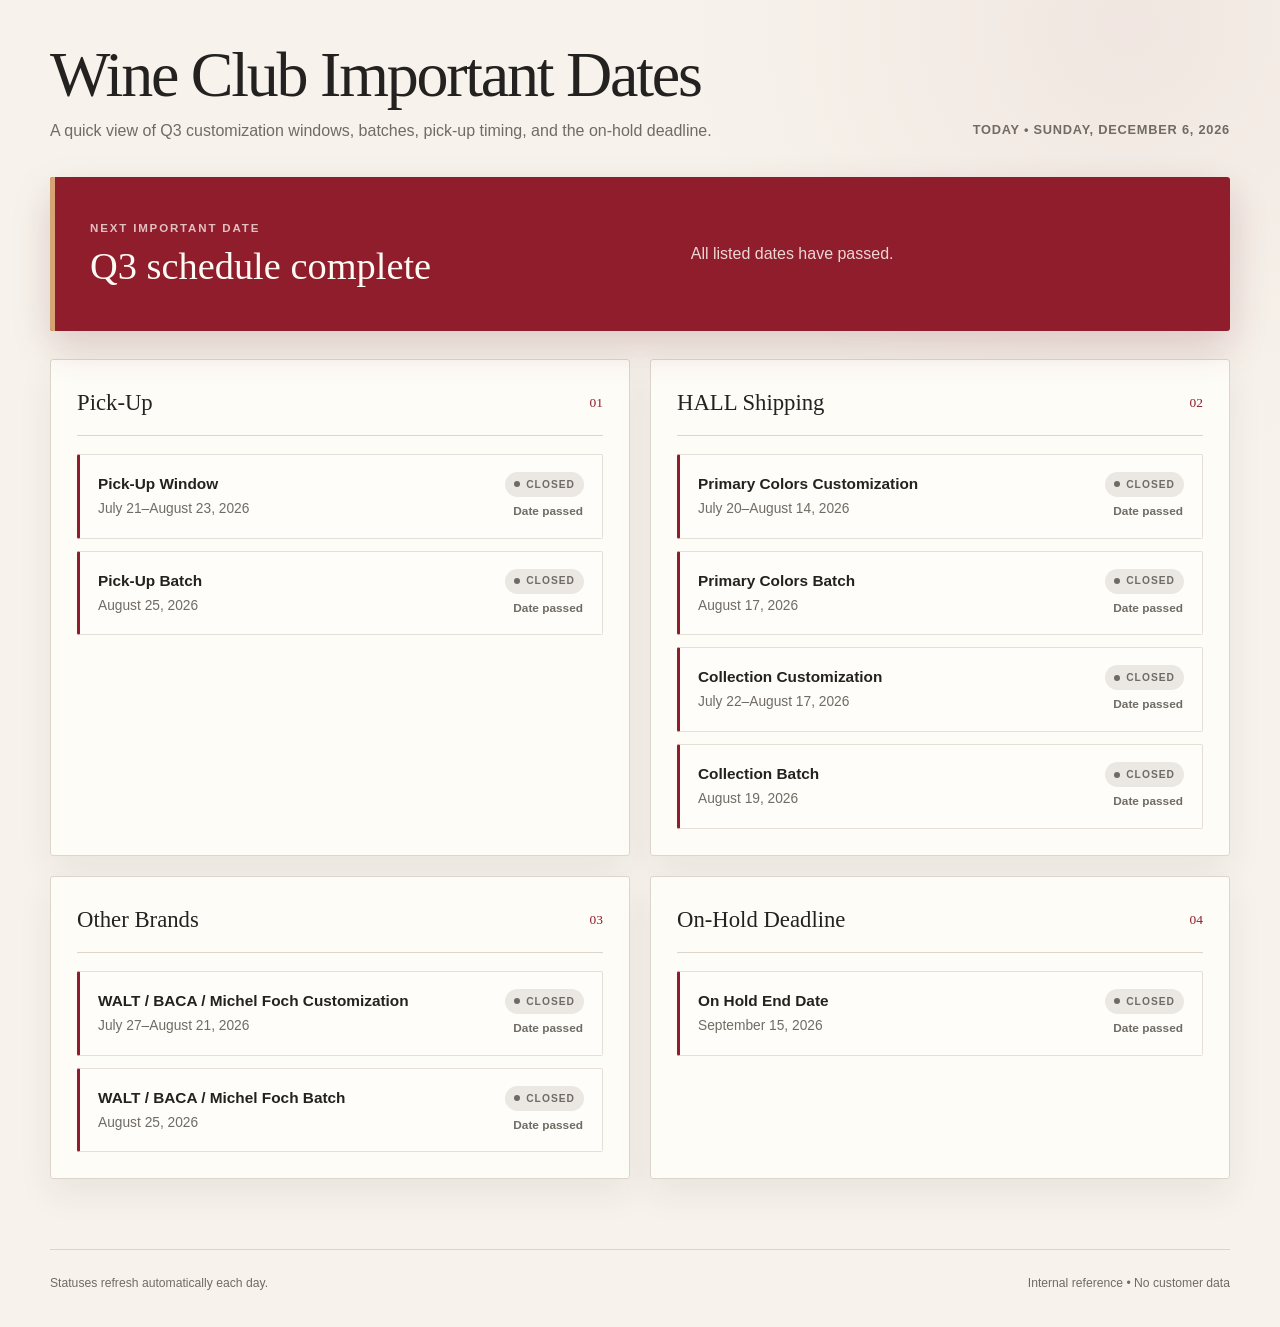
==== index.html @ 65750f74 "Add wine club dashboard" ====
<!doctype html>
<html lang="en">
  <head>
    <meta charset="UTF-8" />
    <meta name="viewport" content="width=device-width, initial-scale=1" />
    <meta name="theme-color" content="#8f1d2c" />
    <meta
      name="description"
      content="Q3 Wine Club important dates for HALL Saint Helena employees."
    />
    <title>Q3 Wine Club Important Dates | HALL Saint Helena</title>
    <link rel="stylesheet" href="styles.css" />
    <script src="script.js" defer></script>
  </head>
  <body>
    <main id="main-content" class="dashboard">
      <section class="intro" aria-labelledby="page-title">
        <div>
          <h1 id="page-title"></h1>
          <p class="intro-copy" id="intro-copy"></p>
        </div>
        <p class="today" id="today" aria-live="polite"></p>
      </section>

      <section class="next-date" id="next-date" aria-labelledby="next-date-title"></section>

      <div class="section-grid" id="section-grid"></div>
    </main>

    <footer class="site-footer">
      <p id="footer-note"></p>
      <p>Internal reference • No customer data</p>
    </footer>
  </body>
</html>
---- styles.css ----
:root {
  --paper: #f7f3ec;
  --paper-deep: #efe8dd;
  --surface: #fffdf9;
  --ink: #242220;
  --muted: #706b64;
  --line: #ddd5ca;
  --hall-red: #8f1d2c;
  --hall-red-dark: #69121e;
  --open: #35624b;
  --open-bg: #e6f0e9;
  --upcoming: #9a6122;
  --upcoming-bg: #f7ead7;
  --closed: #6f6a64;
  --closed-bg: #ebe8e3;
  --shadow: 0 14px 36px rgba(44, 32, 24, 0.07);
}

* {
  box-sizing: border-box;
}

html {
  scroll-behavior: smooth;
}

body {
  min-width: 320px;
  margin: 0;
  background:
    radial-gradient(circle at 88% 2%, rgba(143, 29, 44, 0.06), transparent 28rem),
    var(--paper);
  color: var(--ink);
  font-family: Inter, ui-sans-serif, -apple-system, BlinkMacSystemFont, "Segoe UI", sans-serif;
  line-height: 1.5;
}

.dashboard,
.site-footer {
  width: min(1180px, calc(100% - 64px));
  margin-inline: auto;
}

.dashboard {
  padding: 44px 0 70px;
}

.intro {
  display: flex;
  gap: 32px;
  align-items: end;
  justify-content: space-between;
  margin-bottom: 34px;
}

h1,
h2,
h3,
p {
  margin-top: 0;
}

h1 {
  max-width: 760px;
  margin-bottom: 12px;
  font-family: Georgia, "Times New Roman", serif;
  font-size: clamp(2.45rem, 5vw, 4.9rem);
  font-weight: 400;
  letter-spacing: -0.035em;
  line-height: 0.98;
}

.intro-copy {
  max-width: 670px;
  margin-bottom: 0;
  color: var(--muted);
  font-size: 1rem;
}

.today {
  flex: 0 0 auto;
  margin-bottom: 4px;
  color: var(--muted);
  font-size: 0.8rem;
  font-weight: 650;
  letter-spacing: 0.06em;
  text-transform: uppercase;
}

.next-date {
  position: relative;
  display: grid;
  grid-template-columns: 1.2fr 1fr auto;
  gap: 28px;
  align-items: center;
  min-height: 154px;
  margin-bottom: 28px;
  padding: 30px 34px 30px 40px;
  overflow: hidden;
  border-radius: 3px;
  background: var(--hall-red);
  box-shadow: 0 16px 38px rgba(105, 18, 30, 0.18);
  color: #fffaf4;
}

.next-date::before {
  position: absolute;
  inset: 0 auto 0 0;
  width: 5px;
  background: #d6a474;
  content: "";
}

.next-label {
  margin-bottom: 8px;
  color: rgba(255, 250, 244, 0.74);
  font-size: 0.72rem;
  font-weight: 750;
  letter-spacing: 0.16em;
  text-transform: uppercase;
}

.next-date h2 {
  margin-bottom: 0;
  font-family: Georgia, "Times New Roman", serif;
  font-size: clamp(1.55rem, 3vw, 2.45rem);
  font-weight: 400;
  line-height: 1.08;
}

.next-meta {
  margin-bottom: 0;
  color: rgba(255, 250, 244, 0.84);
}

.next-countdown {
  min-width: 128px;
  padding-left: 28px;
  border-left: 1px solid rgba(255, 255, 255, 0.28);
  text-align: center;
}

.next-countdown strong {
  display: block;
  font-family: Georgia, "Times New Roman", serif;
  font-size: 2.9rem;
  font-weight: 400;
  line-height: 1;
}

.next-countdown span {
  font-size: 0.7rem;
  font-weight: 700;
  letter-spacing: 0.12em;
  text-transform: uppercase;
}

.section-grid {
  display: grid;
  grid-template-columns: repeat(2, minmax(0, 1fr));
  gap: 20px;
}

.date-section {
  padding: 26px;
  border: 1px solid var(--line);
  border-radius: 3px;
  background: color-mix(in srgb, var(--surface) 92%, transparent);
  box-shadow: var(--shadow);
}

.section-heading {
  display: flex;
  align-items: center;
  justify-content: space-between;
  margin-bottom: 18px;
  padding-bottom: 15px;
  border-bottom: 1px solid var(--line);
}

.section-heading h2 {
  margin-bottom: 0;
  font-family: Georgia, "Times New Roman", serif;
  font-size: 1.42rem;
  font-weight: 400;
}

.section-number {
  color: var(--hall-red);
  font-family: Georgia, "Times New Roman", serif;
  font-size: 0.84rem;
}

.date-list {
  display: grid;
  gap: 12px;
  margin: 0;
  padding: 0;
  list-style: none;
}

.date-card {
  display: grid;
  grid-template-columns: minmax(0, 1fr) auto;
  gap: 12px 18px;
  padding: 17px 18px;
  border: 1px solid #e6dfd5;
  border-left: 3px solid var(--hall-red);
  border-radius: 2px;
  background: var(--surface);
}

.date-card h3 {
  margin-bottom: 4px;
  font-size: 0.96rem;
  font-weight: 700;
}

.date-range {
  margin-bottom: 0;
  color: var(--muted);
  font-size: 0.86rem;
}

.status-block {
  display: grid;
  align-content: center;
  justify-items: end;
  text-align: right;
}

.status {
  display: inline-flex;
  align-items: center;
  min-height: 25px;
  padding: 4px 9px;
  border-radius: 999px;
  font-size: 0.64rem;
  font-weight: 800;
  letter-spacing: 0.1em;
  text-transform: uppercase;
}

.status::before {
  width: 6px;
  height: 6px;
  margin-right: 6px;
  border-radius: 50%;
  background: currentColor;
  content: "";
}

.status-open {
  background: var(--open-bg);
  color: var(--open);
}

.status-upcoming {
  background: var(--upcoming-bg);
  color: var(--upcoming);
}

.status-closed {
  background: var(--closed-bg);
  color: var(--closed);
}

.countdown {
  margin: 6px 1px 0 0;
  color: var(--muted);
  font-size: 0.74rem;
  font-weight: 650;
}

.site-footer {
  display: flex;
  justify-content: space-between;
  padding: 24px 0 34px;
  border-top: 1px solid var(--line);
  color: var(--muted);
  font-size: 0.76rem;
}

.site-footer p {
  margin-bottom: 0;
}

@media (max-width: 820px) {
  .dashboard,
  .site-footer {
    width: min(100% - 36px, 720px);
  }

  .dashboard {
    padding-top: 44px;
  }

  .intro {
    display: block;
  }

  .today {
    margin-top: 20px;
  }

  .next-date {
    grid-template-columns: 1fr auto;
  }

  .next-meta {
    grid-column: 1 / -1;
    grid-row: 2;
  }

  .next-countdown {
    grid-column: 2;
    grid-row: 1;
  }

  .section-grid {
    grid-template-columns: 1fr;
  }
}

@media (max-width: 540px) {
  .dashboard,
  .site-footer {
    width: min(100% - 28px, 500px);
  }

  .dashboard {
    padding: 34px 0 46px;
  }

  h1 {
    font-size: 2.65rem;
  }

  .next-date {
    display: block;
    padding: 26px 24px 25px 29px;
  }

  .next-meta {
    margin: 14px 0 0;
  }

  .next-countdown {
    display: flex;
    gap: 7px;
    align-items: baseline;
    min-width: 0;
    margin-top: 20px;
    padding: 16px 0 0;
    border-top: 1px solid rgba(255, 255, 255, 0.28);
    border-left: 0;
    text-align: left;
  }

  .next-countdown strong {
    font-size: 2rem;
  }

  .date-section {
    padding: 20px 16px;
  }

  .date-card {
    grid-template-columns: 1fr;
  }

  .status-block {
    justify-items: start;
    text-align: left;
  }

  .site-footer {
    display: grid;
    gap: 7px;
  }
}

@media (prefers-reduced-motion: reduce) {
  html {
    scroll-behavior: auto;
  }
}

@media print {
  body {
    background: #fff;
  }

  .dashboard {
    padding-block: 30px;
  }

  .date-section,
  .next-date {
    box-shadow: none;
  }
}
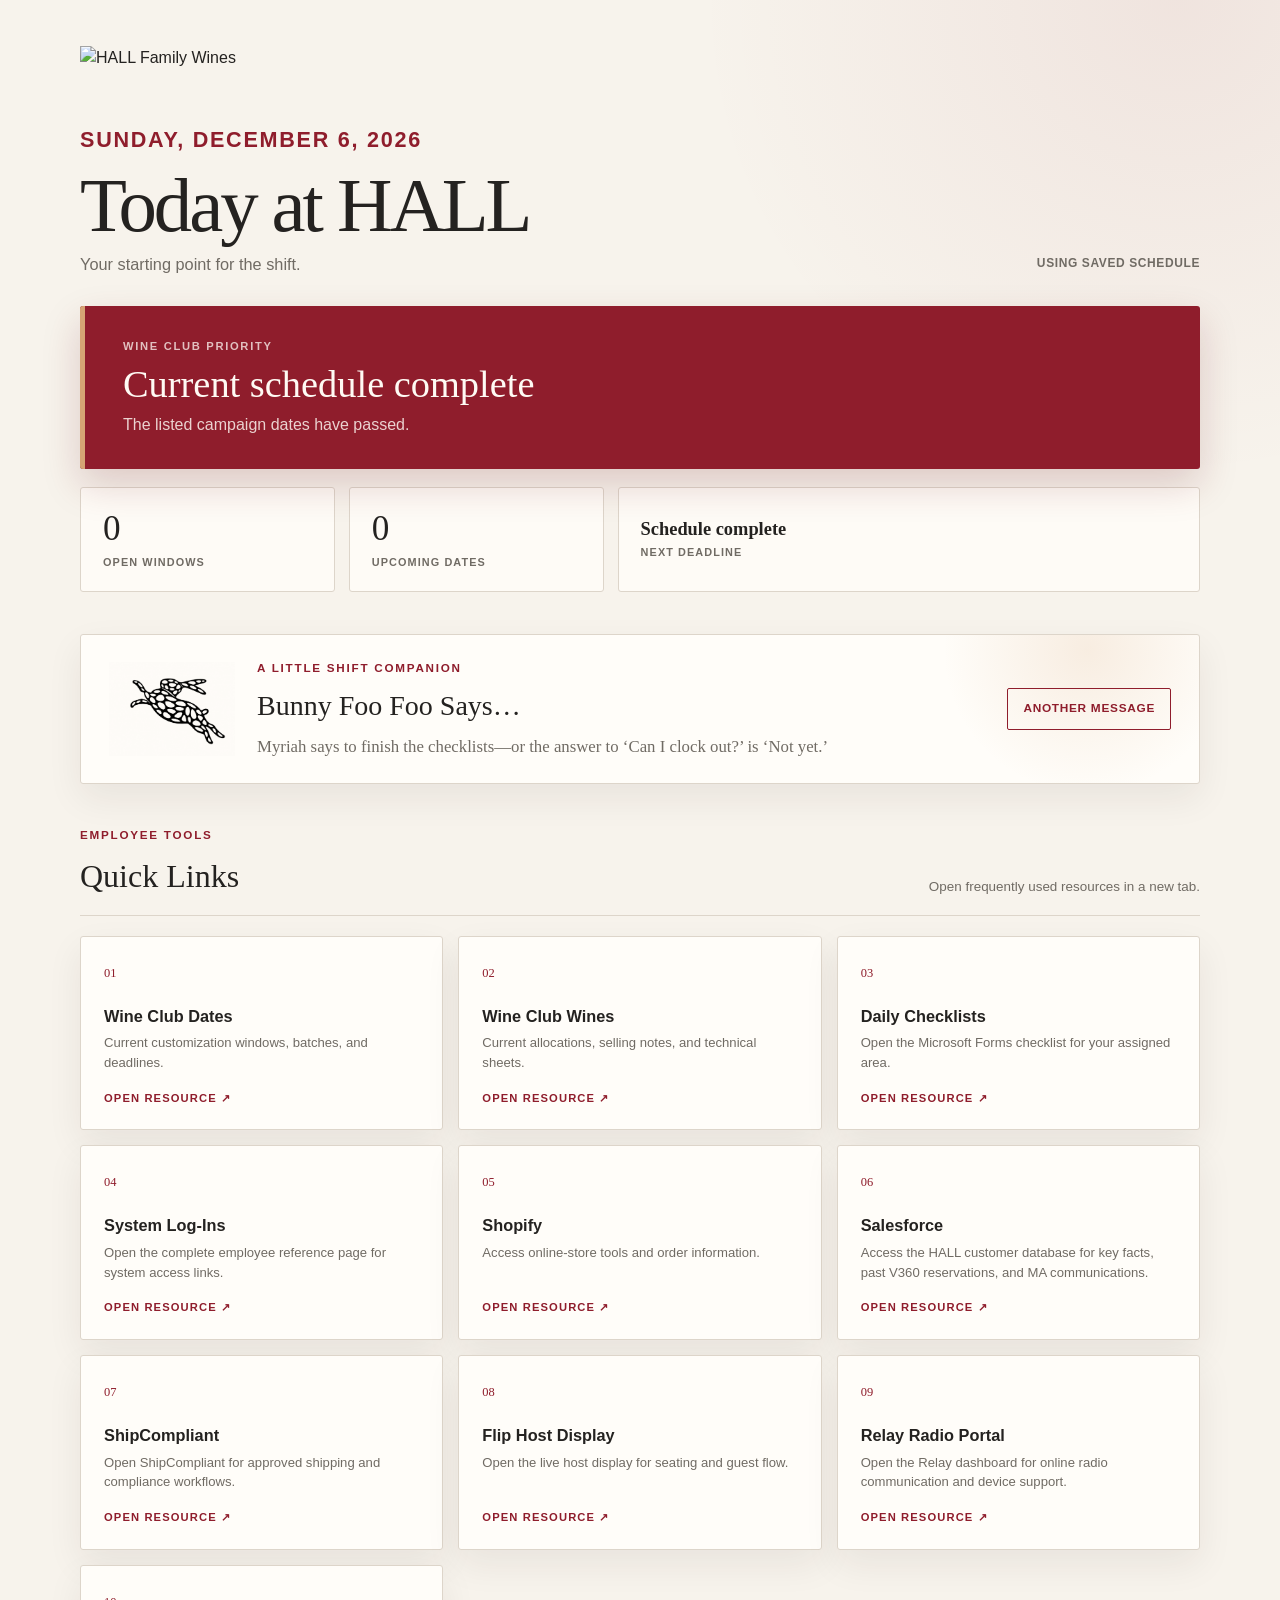
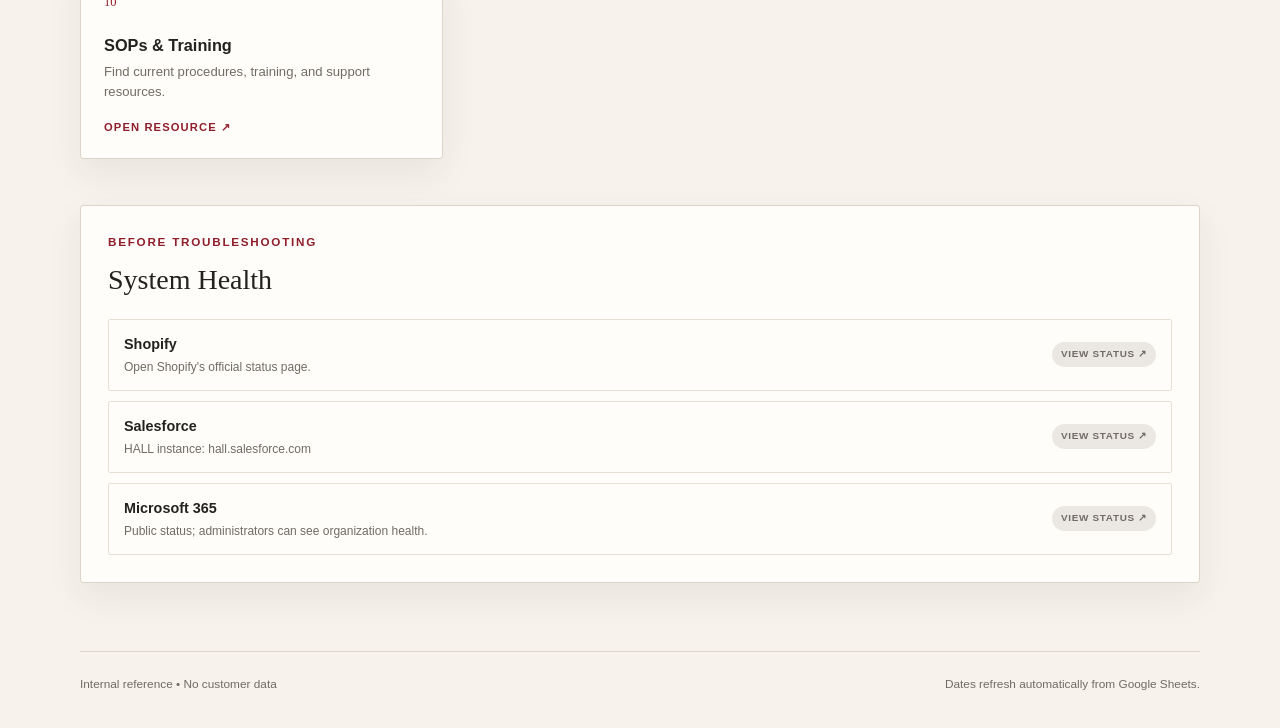
==== commit 6d4733e4: "Add employee homepage dashboard" ====
--- a/index.html
+++ b/index.html
@@ -4,32 +4,106 @@
     <meta charset="UTF-8" />
     <meta name="viewport" content="width=device-width, initial-scale=1" />
     <meta name="theme-color" content="#8f1d2c" />
-    <meta
-      name="description"
-      content="Q3 Wine Club important dates for HALL Saint Helena employees."
-    />
-    <title>Q3 Wine Club Important Dates | HALL Saint Helena</title>
+    <meta name="description" content="HALL Saint Helena employee homepage dashboard." />
+    <title>Today at HALL Saint Helena</title>
     <link rel="stylesheet" href="styles.css" />
     <script src="script.js" defer></script>
   </head>
   <body>
-    <main id="main-content" class="dashboard">
-      <section class="intro" aria-labelledby="page-title">
-        <div>
-          <h1 id="page-title"></h1>
-          <p class="intro-copy" id="intro-copy"></p>
+    <main class="dashboard">
+      <section class="welcome" aria-labelledby="page-title">
+        <div class="welcome-main">
+          <img
+            class="hall-logo"
+            src="https://hallwines.com/cdn/shop/files/HallWines_Logo-Color.svg?v=1773837369&width=600"
+            alt="HALL Family Wines"
+          />
+          <p class="date-line" id="today"></p>
+          <h1 id="page-title">Today at HALL</h1>
+          <p class="welcome-copy">Your starting point for the shift.</p>
         </div>
-        <p class="today" id="today" aria-live="polite"></p>
+        <p class="refresh-note" id="refresh-note" aria-live="polite"></p>
       </section>
 
-      <section class="next-date" id="next-date" aria-labelledby="next-date-title"></section>
+      <section class="priority" id="priority" aria-labelledby="priority-title"></section>
 
-      <div class="section-grid" id="section-grid"></div>
+      <section class="summary" aria-label="Today's wine club summary">
+        <article class="summary-card">
+          <span class="summary-value" id="open-count">—</span>
+          <span class="summary-label">Open windows</span>
+        </article>
+        <article class="summary-card">
+          <span class="summary-value" id="upcoming-count">—</span>
+          <span class="summary-label">Upcoming dates</span>
+        </article>
+        <article class="summary-card summary-card-wide">
+          <span class="summary-value summary-value-small" id="next-date-summary">Checking dates…</span>
+          <span class="summary-label">Next deadline</span>
+        </article>
+      </section>
+
+      <aside class="bunny-panel bunny-feature" aria-labelledby="bunny-title">
+        <img
+          class="bunny"
+          src="bunny-foo-foo.png"
+          alt="Bunny Foo Foo leaping"
+        />
+        <div class="bunny-copy">
+          <p class="section-kicker">A little shift companion</p>
+          <h2 id="bunny-title">Bunny Foo Foo Says…</h2>
+          <p class="bunny-message" id="bunny-message"></p>
+        </div>
+        <button class="bunny-button" id="bunny-button" type="button">Another message</button>
+      </aside>
+
+      <section class="content-section" aria-labelledby="quick-links-title">
+        <div class="section-heading">
+          <div>
+            <p class="section-kicker">Employee tools</p>
+            <h2 id="quick-links-title">Quick Links</h2>
+          </div>
+          <p>Open frequently used resources in a new tab.</p>
+        </div>
+        <div class="quick-links" id="quick-links"></div>
+      </section>
+
+      <section class="health-panel" aria-labelledby="health-title">
+          <div class="panel-heading">
+            <div>
+              <p class="section-kicker">Before troubleshooting</p>
+              <h2 id="health-title">System Health</h2>
+            </div>
+            <span class="health-updated" id="health-updated"></span>
+          </div>
+          <div class="health-list">
+            <a class="health-row" href="https://www.shopifystatus.com/" target="_blank" rel="noopener noreferrer">
+              <span>
+                <strong>Shopify</strong>
+                <small id="shopify-detail">Checking official status…</small>
+              </span>
+              <span class="health-badge health-checking" id="shopify-status">Checking</span>
+            </a>
+            <a class="health-row" href="https://status.salesforce.com/" target="_blank" rel="noopener noreferrer">
+              <span>
+                <strong>Salesforce</strong>
+                <small>HALL instance: hall.salesforce.com</small>
+              </span>
+              <span class="health-badge health-link">View status ↗</span>
+            </a>
+            <a class="health-row" href="https://status.cloud.microsoft/" target="_blank" rel="noopener noreferrer">
+              <span>
+                <strong>Microsoft 365</strong>
+                <small>Public status; administrators can see organization health.</small>
+              </span>
+              <span class="health-badge health-link">View status ↗</span>
+            </a>
+          </div>
+      </section>
     </main>
 
-    <footer class="site-footer">
-      <p id="footer-note"></p>
+    <footer class="footer">
       <p>Internal reference • No customer data</p>
+      <p>Dates refresh automatically from Google Sheets.</p>
     </footer>
   </body>
 </html>
--- a/styles.css
+++ b/styles.css
@@ -1,34 +1,28 @@
 :root {
   --paper: #f7f3ec;
-  --paper-deep: #efe8dd;
   --surface: #fffdf9;
   --ink: #242220;
   --muted: #706b64;
   --line: #ddd5ca;
-  --hall-red: #8f1d2c;
-  --hall-red-dark: #69121e;
-  --open: #35624b;
-  --open-bg: #e6f0e9;
-  --upcoming: #9a6122;
-  --upcoming-bg: #f7ead7;
-  --closed: #6f6a64;
-  --closed-bg: #ebe8e3;
+  --red: #8f1d2c;
+  --red-dark: #69121e;
+  --gold: #d6a474;
+  --green: #35624b;
+  --green-bg: #e6f0e9;
+  --amber: #9a6122;
+  --amber-bg: #f7ead7;
   --shadow: 0 14px 36px rgba(44, 32, 24, 0.07);
 }
 
 * {
   box-sizing: border-box;
-}
-
-html {
-  scroll-behavior: smooth;
 }
 
 body {
   min-width: 320px;
   margin: 0;
   background:
-    radial-gradient(circle at 88% 2%, rgba(143, 29, 44, 0.06), transparent 28rem),
+    radial-gradient(circle at 92% 0%, rgba(143, 29, 44, 0.07), transparent 30rem),
     var(--paper);
   color: var(--ink);
   font-family: Inter, ui-sans-serif, -apple-system, BlinkMacSystemFont, "Segoe UI", sans-serif;
@@ -36,21 +30,50 @@
 }
 
 .dashboard,
-.site-footer {
-  width: min(1180px, calc(100% - 64px));
+.footer {
+  width: min(1120px, calc(100% - 64px));
   margin-inline: auto;
 }
 
 .dashboard {
-  padding: 44px 0 70px;
-}
-
-.intro {
+  padding: 46px 0 68px;
+}
+
+.welcome {
   display: flex;
-  gap: 32px;
+  gap: 28px;
   align-items: end;
   justify-content: space-between;
-  margin-bottom: 34px;
+  margin-bottom: 30px;
+}
+
+.welcome-main {
+  display: grid;
+  justify-items: start;
+}
+
+.hall-logo {
+  width: min(230px, 52vw);
+  height: 54px;
+  margin-bottom: 24px;
+  object-fit: contain;
+  object-position: left center;
+}
+
+.date-line,
+.section-kicker {
+  margin: 0 0 8px;
+  color: var(--red);
+  font-size: 0.73rem;
+  font-weight: 800;
+  letter-spacing: 0.15em;
+  text-transform: uppercase;
+}
+
+.date-line {
+  margin-bottom: 12px;
+  font-size: clamp(1rem, 1.8vw, 1.35rem);
+  letter-spacing: 0.08em;
 }
 
 h1,
@@ -61,342 +84,536 @@
 }
 
 h1 {
-  max-width: 760px;
-  margin-bottom: 12px;
-  font-family: Georgia, "Times New Roman", serif;
-  font-size: clamp(2.45rem, 5vw, 4.9rem);
+  margin-bottom: 8px;
+  font-family: Georgia, "Times New Roman", serif;
+  font-size: clamp(2.7rem, 6vw, 5rem);
   font-weight: 400;
-  letter-spacing: -0.035em;
+  letter-spacing: -0.04em;
   line-height: 0.98;
 }
 
-.intro-copy {
-  max-width: 670px;
+.welcome-copy {
   margin-bottom: 0;
   color: var(--muted);
-  font-size: 1rem;
-}
-
-.today {
-  flex: 0 0 auto;
+  font-size: 1.02rem;
+}
+
+.refresh-note {
   margin-bottom: 4px;
   color: var(--muted);
-  font-size: 0.8rem;
+  font-size: 0.75rem;
   font-weight: 650;
-  letter-spacing: 0.06em;
-  text-transform: uppercase;
-}
-
-.next-date {
+  letter-spacing: 0.05em;
+  text-transform: uppercase;
+}
+
+.priority {
   position: relative;
   display: grid;
-  grid-template-columns: 1.2fr 1fr auto;
-  gap: 28px;
+  grid-template-columns: 1fr auto;
+  gap: 30px;
   align-items: center;
-  min-height: 154px;
-  margin-bottom: 28px;
-  padding: 30px 34px 30px 40px;
+  min-height: 162px;
+  padding: 32px 38px 32px 43px;
   overflow: hidden;
   border-radius: 3px;
-  background: var(--hall-red);
+  background: var(--red);
   box-shadow: 0 16px 38px rgba(105, 18, 30, 0.18);
   color: #fffaf4;
 }
 
-.next-date::before {
+.priority::before {
   position: absolute;
   inset: 0 auto 0 0;
   width: 5px;
-  background: #d6a474;
+  background: var(--gold);
   content: "";
 }
 
-.next-label {
+.priority-label {
+  margin-bottom: 9px;
+  color: rgba(255, 250, 244, 0.74);
+  font-size: 0.7rem;
+  font-weight: 800;
+  letter-spacing: 0.15em;
+  text-transform: uppercase;
+}
+
+.priority h2 {
   margin-bottom: 8px;
-  color: rgba(255, 250, 244, 0.74);
-  font-size: 0.72rem;
-  font-weight: 750;
-  letter-spacing: 0.16em;
-  text-transform: uppercase;
-}
-
-.next-date h2 {
-  margin-bottom: 0;
-  font-family: Georgia, "Times New Roman", serif;
-  font-size: clamp(1.55rem, 3vw, 2.45rem);
+  font-family: Georgia, "Times New Roman", serif;
+  font-size: clamp(1.6rem, 3vw, 2.5rem);
   font-weight: 400;
   line-height: 1.08;
 }
 
-.next-meta {
+.priority-meta {
   margin-bottom: 0;
-  color: rgba(255, 250, 244, 0.84);
-}
-
-.next-countdown {
-  min-width: 128px;
-  padding-left: 28px;
-  border-left: 1px solid rgba(255, 255, 255, 0.28);
+  color: rgba(255, 250, 244, 0.82);
+}
+
+.priority-countdown {
+  min-width: 132px;
+  padding-left: 30px;
+  border-left: 1px solid rgba(255, 255, 255, 0.3);
   text-align: center;
 }
 
-.next-countdown strong {
+.priority-countdown strong {
   display: block;
   font-family: Georgia, "Times New Roman", serif;
-  font-size: 2.9rem;
+  font-size: 3.2rem;
   font-weight: 400;
   line-height: 1;
 }
 
-.next-countdown span {
-  font-size: 0.7rem;
-  font-weight: 700;
+.priority-countdown span {
+  font-size: 0.68rem;
+  font-weight: 800;
   letter-spacing: 0.12em;
   text-transform: uppercase;
 }
 
-.section-grid {
-  display: grid;
-  grid-template-columns: repeat(2, minmax(0, 1fr));
-  gap: 20px;
-}
-
-.date-section {
-  padding: 26px;
+.summary {
+  display: grid;
+  grid-template-columns: 0.7fr 0.7fr 1.6fr;
+  gap: 14px;
+  margin: 18px 0 42px;
+}
+
+.summary-card {
+  display: grid;
+  min-height: 105px;
+  align-content: center;
+  padding: 18px 22px;
   border: 1px solid var(--line);
   border-radius: 3px;
-  background: color-mix(in srgb, var(--surface) 92%, transparent);
-  box-shadow: var(--shadow);
+  background: rgba(255, 253, 249, 0.86);
+}
+
+.summary-value {
+  font-family: Georgia, "Times New Roman", serif;
+  font-size: 2.2rem;
+  line-height: 1.1;
+}
+
+.summary-value-small {
+  font-size: 1.15rem;
+  font-weight: 600;
+}
+
+.summary-label {
+  margin-top: 5px;
+  color: var(--muted);
+  font-size: 0.68rem;
+  font-weight: 750;
+  letter-spacing: 0.1em;
+  text-transform: uppercase;
 }
 
 .section-heading {
   display: flex;
+  gap: 24px;
+  align-items: end;
+  justify-content: space-between;
+  margin-bottom: 20px;
+  padding-bottom: 15px;
+  border-bottom: 1px solid var(--line);
+}
+
+.section-heading h2 {
+  margin-bottom: 0;
+  font-family: Georgia, "Times New Roman", serif;
+  font-size: 2rem;
+  font-weight: 400;
+}
+
+.section-heading > p {
+  max-width: 330px;
+  margin-bottom: 3px;
+  color: var(--muted);
+  font-size: 0.84rem;
+  text-align: right;
+}
+
+.quick-links {
+  display: grid;
+  grid-template-columns: repeat(3, minmax(0, 1fr));
+  gap: 15px;
+}
+
+.quick-link {
+  position: relative;
+  display: grid;
+  min-height: 170px;
+  align-content: space-between;
+  padding: 23px;
+  border: 1px solid var(--line);
+  border-radius: 3px;
+  background: var(--surface);
+  box-shadow: var(--shadow);
+  color: inherit;
+  text-decoration: none;
+  transition: transform 160ms ease, border-color 160ms ease, box-shadow 160ms ease;
+}
+
+.quick-link[href]:hover {
+  transform: translateY(-3px);
+  border-color: rgba(143, 29, 44, 0.45);
+  box-shadow: 0 18px 42px rgba(44, 32, 24, 0.11);
+}
+
+.quick-link:focus-visible {
+  outline: 3px solid rgba(143, 29, 44, 0.23);
+  outline-offset: 3px;
+}
+
+.quick-link-number {
+  color: var(--red);
+  font-family: Georgia, "Times New Roman", serif;
+  font-size: 0.78rem;
+}
+
+.quick-link h3 {
+  margin: 20px 0 5px;
+  font-size: 1.02rem;
+}
+
+.quick-link p {
+  margin-bottom: 17px;
+  color: var(--muted);
+  font-size: 0.82rem;
+}
+
+.link-action {
+  color: var(--red);
+  font-size: 0.7rem;
+  font-weight: 800;
+  letter-spacing: 0.1em;
+  text-transform: uppercase;
+}
+
+.quick-link-disabled {
+  background: rgba(255, 253, 249, 0.58);
+}
+
+.quick-link-disabled .link-action {
+  color: var(--muted);
+}
+
+.health-panel {
+  margin-top: 46px;
+}
+
+.health-panel,
+.bunny-panel {
+  padding: 27px;
+  border: 1px solid var(--line);
+  border-radius: 3px;
+  background: var(--surface);
+  box-shadow: var(--shadow);
+}
+
+.bunny-feature {
+  display: grid;
+  grid-template-columns: auto 1fr auto;
+  gap: 22px;
+  align-items: center;
+  margin: 36px 0 42px;
+  padding: 24px 28px;
+}
+
+.bunny-feature .bunny {
+  margin-bottom: 0;
+}
+
+.bunny-feature .bunny-message {
+  min-height: 0;
+  margin: 8px 0 0;
+}
+
+.bunny-hop {
+  animation: bunny-hop 650ms cubic-bezier(0.2, 0.75, 0.3, 1);
+}
+
+@keyframes bunny-hop {
+  0%,
+  100% {
+    transform: translateY(0) rotate(0);
+  }
+
+  38% {
+    transform: translateY(-16px) rotate(-3deg);
+  }
+
+  68% {
+    transform: translateY(-5px) rotate(2deg);
+  }
+}
+
+.panel-heading {
+  display: flex;
+  gap: 20px;
+  align-items: end;
+  justify-content: space-between;
+  margin-bottom: 18px;
+}
+
+.panel-heading h2,
+.bunny-panel h2 {
+  margin-bottom: 0;
+  font-family: Georgia, "Times New Roman", serif;
+  font-size: 1.75rem;
+  font-weight: 400;
+}
+
+.health-updated {
+  color: var(--muted);
+  font-size: 0.68rem;
+  font-weight: 700;
+  letter-spacing: 0.06em;
+  text-transform: uppercase;
+}
+
+.health-list {
+  display: grid;
+  gap: 10px;
+}
+
+.health-row {
+  display: flex;
+  gap: 18px;
   align-items: center;
   justify-content: space-between;
-  margin-bottom: 18px;
-  padding-bottom: 15px;
-  border-bottom: 1px solid var(--line);
-}
-
-.section-heading h2 {
-  margin-bottom: 0;
-  font-family: Georgia, "Times New Roman", serif;
-  font-size: 1.42rem;
-  font-weight: 400;
-}
-
-.section-number {
-  color: var(--hall-red);
-  font-family: Georgia, "Times New Roman", serif;
-  font-size: 0.84rem;
-}
-
-.date-list {
-  display: grid;
-  gap: 12px;
-  margin: 0;
-  padding: 0;
-  list-style: none;
-}
-
-.date-card {
-  display: grid;
-  grid-template-columns: minmax(0, 1fr) auto;
-  gap: 12px 18px;
-  padding: 17px 18px;
+  min-height: 72px;
+  padding: 13px 15px;
   border: 1px solid #e6dfd5;
-  border-left: 3px solid var(--hall-red);
   border-radius: 2px;
-  background: var(--surface);
-}
-
-.date-card h3 {
-  margin-bottom: 4px;
-  font-size: 0.96rem;
-  font-weight: 700;
-}
-
-.date-range {
-  margin-bottom: 0;
-  color: var(--muted);
-  font-size: 0.86rem;
-}
-
-.status-block {
-  display: grid;
-  align-content: center;
-  justify-items: end;
-  text-align: right;
-}
-
-.status {
-  display: inline-flex;
-  align-items: center;
-  min-height: 25px;
-  padding: 4px 9px;
+  color: inherit;
+  text-decoration: none;
+}
+
+.health-row:hover {
+  border-color: rgba(143, 29, 44, 0.4);
+}
+
+.health-row:focus-visible,
+.bunny-button:focus-visible {
+  outline: 3px solid rgba(143, 29, 44, 0.23);
+  outline-offset: 3px;
+}
+
+.health-row strong,
+.health-row small {
+  display: block;
+}
+
+.health-row strong {
+  font-size: 0.9rem;
+}
+
+.health-row small {
+  margin-top: 2px;
+  color: var(--muted);
+  font-size: 0.75rem;
+}
+
+.health-badge {
+  flex: 0 0 auto;
+  padding: 5px 9px;
   border-radius: 999px;
-  font-size: 0.64rem;
+  font-size: 0.62rem;
   font-weight: 800;
-  letter-spacing: 0.1em;
-  text-transform: uppercase;
-}
-
-.status::before {
-  width: 6px;
-  height: 6px;
-  margin-right: 6px;
-  border-radius: 50%;
-  background: currentColor;
-  content: "";
-}
-
-.status-open {
-  background: var(--open-bg);
-  color: var(--open);
-}
-
-.status-upcoming {
-  background: var(--upcoming-bg);
-  color: var(--upcoming);
-}
-
-.status-closed {
-  background: var(--closed-bg);
-  color: var(--closed);
-}
-
-.countdown {
-  margin: 6px 1px 0 0;
-  color: var(--muted);
+  letter-spacing: 0.07em;
+  text-transform: uppercase;
+}
+
+.health-good {
+  background: var(--green-bg);
+  color: var(--green);
+}
+
+.health-warning {
+  background: var(--amber-bg);
+  color: var(--amber);
+}
+
+.health-checking,
+.health-link {
+  background: #ebe8e3;
+  color: var(--muted);
+}
+
+.bunny-panel {
+  position: relative;
+  overflow: hidden;
+  background:
+    radial-gradient(circle at 90% 10%, rgba(214, 164, 116, 0.18), transparent 9rem),
+    var(--surface);
+}
+
+.bunny {
+  width: 126px;
+  height: 94px;
+  margin-bottom: 14px;
+  object-fit: contain;
+  mix-blend-mode: multiply;
+}
+
+.bunny-message {
+  min-height: 76px;
+  margin: 16px 0 20px;
+  color: var(--muted);
+  font-family: Georgia, "Times New Roman", serif;
+  font-size: 1.05rem;
+  line-height: 1.45;
+}
+
+.bunny-button {
+  min-height: 42px;
+  padding: 9px 15px;
+  border: 1px solid var(--red);
+  border-radius: 2px;
+  background: transparent;
+  color: var(--red);
+  font: inherit;
   font-size: 0.74rem;
-  font-weight: 650;
-}
-
-.site-footer {
+  font-weight: 800;
+  letter-spacing: 0.06em;
+  text-transform: uppercase;
+  cursor: pointer;
+}
+
+.bunny-button:hover {
+  background: var(--red);
+  color: #fff;
+}
+
+.footer {
   display: flex;
   justify-content: space-between;
   padding: 24px 0 34px;
   border-top: 1px solid var(--line);
   color: var(--muted);
-  font-size: 0.76rem;
-}
-
-.site-footer p {
+  font-size: 0.74rem;
+}
+
+.footer p {
   margin-bottom: 0;
 }
 
 @media (max-width: 820px) {
   .dashboard,
-  .site-footer {
+  .footer {
     width: min(100% - 36px, 720px);
   }
 
+  .quick-links {
+    grid-template-columns: repeat(2, minmax(0, 1fr));
+  }
+
+  .summary {
+    grid-template-columns: repeat(2, 1fr);
+  }
+
+  .summary-card-wide {
+    grid-column: 1 / -1;
+  }
+}
+
+@media (max-width: 560px) {
+  .dashboard,
+  .footer {
+    width: min(100% - 28px, 520px);
+  }
+
   .dashboard {
-    padding-top: 44px;
-  }
-
-  .intro {
+    padding-top: 34px;
+  }
+
+  .welcome,
+  .section-heading {
     display: block;
   }
 
-  .today {
-    margin-top: 20px;
-  }
-
-  .next-date {
-    grid-template-columns: 1fr auto;
-  }
-
-  .next-meta {
+  .bunny-feature {
+    grid-template-columns: auto 1fr;
+    gap: 16px;
+  }
+
+  .bunny-feature .bunny {
+    width: 88px;
+    height: 70px;
+  }
+
+  .bunny-feature .bunny-button {
     grid-column: 1 / -1;
-    grid-row: 2;
-  }
-
-  .next-countdown {
-    grid-column: 2;
-    grid-row: 1;
-  }
-
-  .section-grid {
-    grid-template-columns: 1fr;
-  }
-}
-
-@media (max-width: 540px) {
-  .dashboard,
-  .site-footer {
-    width: min(100% - 28px, 500px);
-  }
-
-  .dashboard {
-    padding: 34px 0 46px;
-  }
-
-  h1 {
-    font-size: 2.65rem;
-  }
-
-  .next-date {
+    justify-self: start;
+  }
+
+  .refresh-note {
+    margin-top: 18px;
+  }
+
+  .priority {
     display: block;
-    padding: 26px 24px 25px 29px;
-  }
-
-  .next-meta {
-    margin: 14px 0 0;
-  }
-
-  .next-countdown {
+    padding: 27px 24px 26px 29px;
+  }
+
+  .priority-countdown {
     display: flex;
     gap: 7px;
     align-items: baseline;
     min-width: 0;
     margin-top: 20px;
     padding: 16px 0 0;
-    border-top: 1px solid rgba(255, 255, 255, 0.28);
+    border-top: 1px solid rgba(255, 255, 255, 0.3);
     border-left: 0;
     text-align: left;
   }
 
-  .next-countdown strong {
-    font-size: 2rem;
-  }
-
-  .date-section {
-    padding: 20px 16px;
-  }
-
-  .date-card {
+  .priority-countdown strong {
+    font-size: 2.1rem;
+  }
+
+  .section-heading > p {
+    margin-top: 10px;
+    text-align: left;
+  }
+
+  .quick-links {
     grid-template-columns: 1fr;
   }
 
-  .status-block {
-    justify-items: start;
-    text-align: left;
-  }
-
-  .site-footer {
+  .health-panel,
+  .bunny-panel {
+    padding: 22px 18px;
+  }
+
+  .health-row {
+    align-items: flex-start;
+  }
+
+  .health-badge {
+    margin-top: 2px;
+  }
+
+  .quick-link {
+    min-height: 150px;
+  }
+
+  .footer {
     display: grid;
     gap: 7px;
   }
 }
 
 @media (prefers-reduced-motion: reduce) {
-  html {
-    scroll-behavior: auto;
-  }
-}
-
-@media print {
-  body {
-    background: #fff;
-  }
-
-  .dashboard {
-    padding-block: 30px;
-  }
-
-  .date-section,
-  .next-date {
-    box-shadow: none;
-  }
-}
+  .quick-link {
+    transition: none;
+  }
+
+  .bunny-hop {
+    animation: none;
+  }
+}
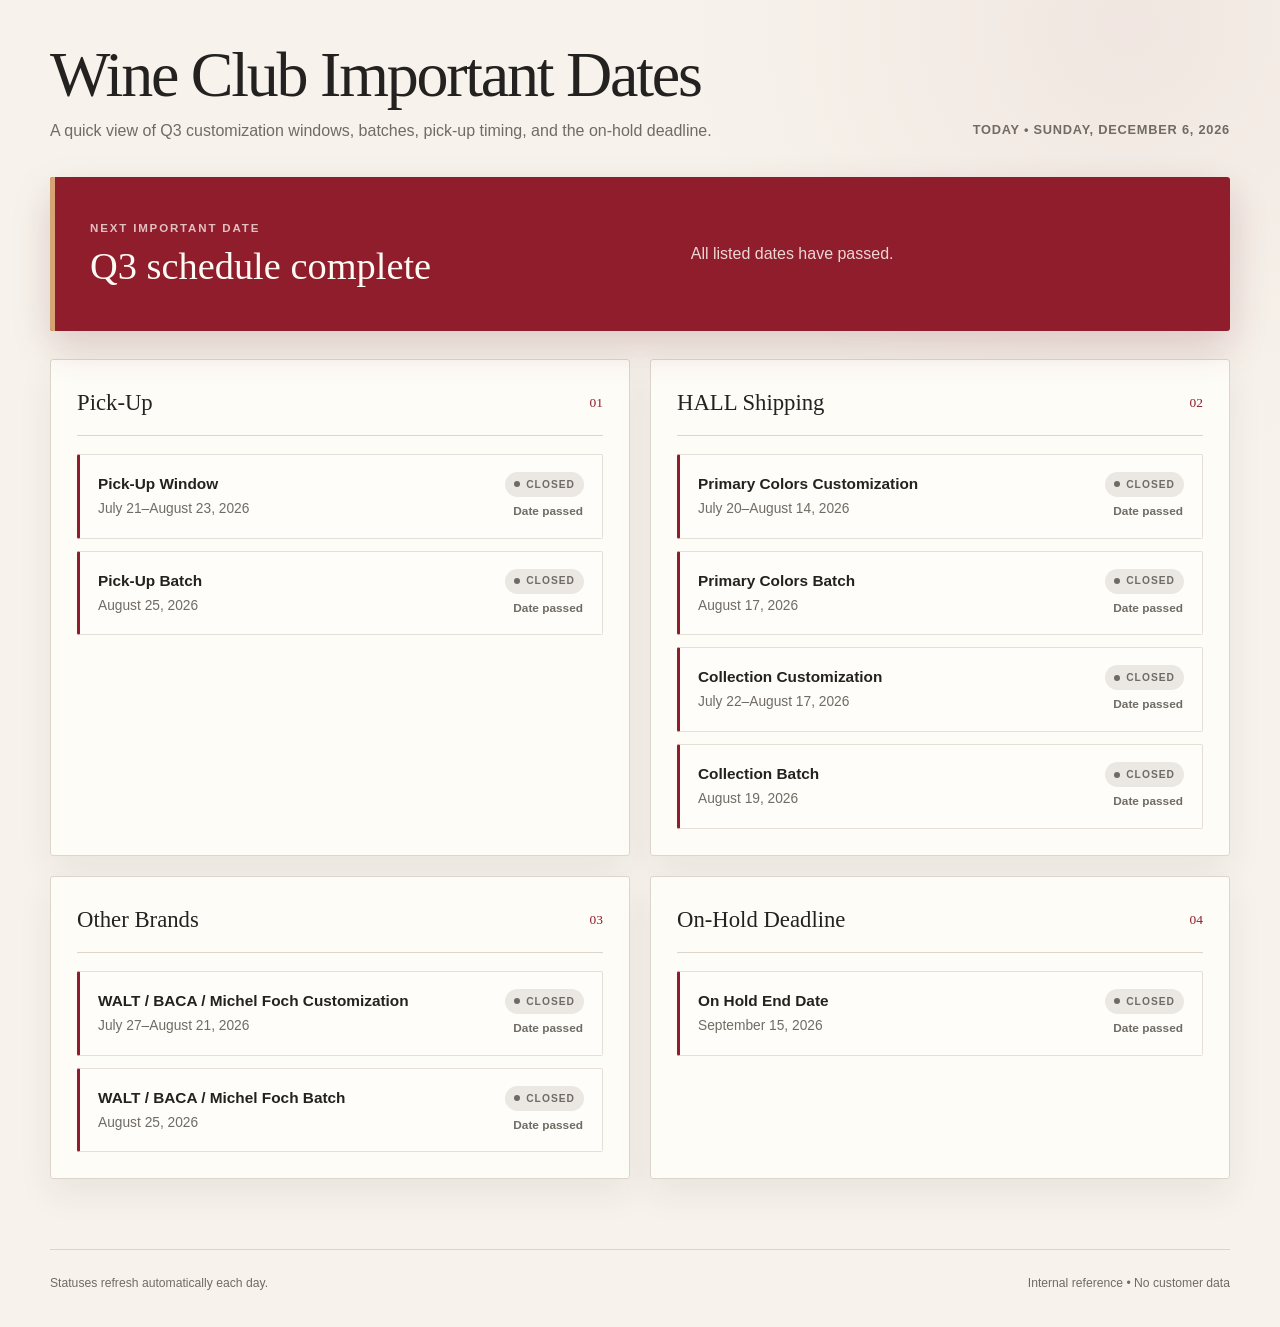
==== commit 2417bdc6: "Add files via upload" ====
--- a/index.html
+++ b/index.html
@@ -4,106 +4,32 @@
     <meta charset="UTF-8" />
     <meta name="viewport" content="width=device-width, initial-scale=1" />
     <meta name="theme-color" content="#8f1d2c" />
-    <meta name="description" content="HALL Saint Helena employee homepage dashboard." />
-    <title>Today at HALL Saint Helena</title>
+    <meta
+      name="description"
+      content="Q3 Wine Club important dates for HALL Saint Helena employees."
+    />
+    <title>Q3 Wine Club Important Dates | HALL Saint Helena</title>
     <link rel="stylesheet" href="styles.css" />
     <script src="script.js" defer></script>
   </head>
   <body>
-    <main class="dashboard">
-      <section class="welcome" aria-labelledby="page-title">
-        <div class="welcome-main">
-          <img
-            class="hall-logo"
-            src="https://hallwines.com/cdn/shop/files/HallWines_Logo-Color.svg?v=1773837369&width=600"
-            alt="HALL Family Wines"
-          />
-          <p class="date-line" id="today"></p>
-          <h1 id="page-title">Today at HALL</h1>
-          <p class="welcome-copy">Your starting point for the shift.</p>
+    <main id="main-content" class="dashboard">
+      <section class="intro" aria-labelledby="page-title">
+        <div>
+          <h1 id="page-title"></h1>
+          <p class="intro-copy" id="intro-copy"></p>
         </div>
-        <p class="refresh-note" id="refresh-note" aria-live="polite"></p>
+        <p class="today" id="today" aria-live="polite"></p>
       </section>
 
-      <section class="priority" id="priority" aria-labelledby="priority-title"></section>
+      <section class="next-date" id="next-date" aria-labelledby="next-date-title"></section>
 
-      <section class="summary" aria-label="Today's wine club summary">
-        <article class="summary-card">
-          <span class="summary-value" id="open-count">—</span>
-          <span class="summary-label">Open windows</span>
-        </article>
-        <article class="summary-card">
-          <span class="summary-value" id="upcoming-count">—</span>
-          <span class="summary-label">Upcoming dates</span>
-        </article>
-        <article class="summary-card summary-card-wide">
-          <span class="summary-value summary-value-small" id="next-date-summary">Checking dates…</span>
-          <span class="summary-label">Next deadline</span>
-        </article>
-      </section>
-
-      <aside class="bunny-panel bunny-feature" aria-labelledby="bunny-title">
-        <img
-          class="bunny"
-          src="bunny-foo-foo.png"
-          alt="Bunny Foo Foo leaping"
-        />
-        <div class="bunny-copy">
-          <p class="section-kicker">A little shift companion</p>
-          <h2 id="bunny-title">Bunny Foo Foo Says…</h2>
-          <p class="bunny-message" id="bunny-message"></p>
-        </div>
-        <button class="bunny-button" id="bunny-button" type="button">Another message</button>
-      </aside>
-
-      <section class="content-section" aria-labelledby="quick-links-title">
-        <div class="section-heading">
-          <div>
-            <p class="section-kicker">Employee tools</p>
-            <h2 id="quick-links-title">Quick Links</h2>
-          </div>
-          <p>Open frequently used resources in a new tab.</p>
-        </div>
-        <div class="quick-links" id="quick-links"></div>
-      </section>
-
-      <section class="health-panel" aria-labelledby="health-title">
-          <div class="panel-heading">
-            <div>
-              <p class="section-kicker">Before troubleshooting</p>
-              <h2 id="health-title">System Health</h2>
-            </div>
-            <span class="health-updated" id="health-updated"></span>
-          </div>
-          <div class="health-list">
-            <a class="health-row" href="https://www.shopifystatus.com/" target="_blank" rel="noopener noreferrer">
-              <span>
-                <strong>Shopify</strong>
-                <small id="shopify-detail">Checking official status…</small>
-              </span>
-              <span class="health-badge health-checking" id="shopify-status">Checking</span>
-            </a>
-            <a class="health-row" href="https://status.salesforce.com/" target="_blank" rel="noopener noreferrer">
-              <span>
-                <strong>Salesforce</strong>
-                <small>HALL instance: hall.salesforce.com</small>
-              </span>
-              <span class="health-badge health-link">View status ↗</span>
-            </a>
-            <a class="health-row" href="https://status.cloud.microsoft/" target="_blank" rel="noopener noreferrer">
-              <span>
-                <strong>Microsoft 365</strong>
-                <small>Public status; administrators can see organization health.</small>
-              </span>
-              <span class="health-badge health-link">View status ↗</span>
-            </a>
-          </div>
-      </section>
+      <div class="section-grid" id="section-grid"></div>
     </main>
 
-    <footer class="footer">
+    <footer class="site-footer">
+      <p id="footer-note"></p>
       <p>Internal reference • No customer data</p>
-      <p>Dates refresh automatically from Google Sheets.</p>
     </footer>
   </body>
 </html>
--- a/styles.css
+++ b/styles.css
@@ -1,28 +1,34 @@
 :root {
   --paper: #f7f3ec;
+  --paper-deep: #efe8dd;
   --surface: #fffdf9;
   --ink: #242220;
   --muted: #706b64;
   --line: #ddd5ca;
-  --red: #8f1d2c;
-  --red-dark: #69121e;
-  --gold: #d6a474;
-  --green: #35624b;
-  --green-bg: #e6f0e9;
-  --amber: #9a6122;
-  --amber-bg: #f7ead7;
+  --hall-red: #8f1d2c;
+  --hall-red-dark: #69121e;
+  --open: #35624b;
+  --open-bg: #e6f0e9;
+  --upcoming: #9a6122;
+  --upcoming-bg: #f7ead7;
+  --closed: #6f6a64;
+  --closed-bg: #ebe8e3;
   --shadow: 0 14px 36px rgba(44, 32, 24, 0.07);
 }
 
 * {
   box-sizing: border-box;
+}
+
+html {
+  scroll-behavior: smooth;
 }
 
 body {
   min-width: 320px;
   margin: 0;
   background:
-    radial-gradient(circle at 92% 0%, rgba(143, 29, 44, 0.07), transparent 30rem),
+    radial-gradient(circle at 88% 2%, rgba(143, 29, 44, 0.06), transparent 28rem),
     var(--paper);
   color: var(--ink);
   font-family: Inter, ui-sans-serif, -apple-system, BlinkMacSystemFont, "Segoe UI", sans-serif;
@@ -30,50 +36,21 @@
 }
 
 .dashboard,
-.footer {
-  width: min(1120px, calc(100% - 64px));
+.site-footer {
+  width: min(1180px, calc(100% - 64px));
   margin-inline: auto;
 }
 
 .dashboard {
-  padding: 46px 0 68px;
-}
-
-.welcome {
+  padding: 44px 0 70px;
+}
+
+.intro {
   display: flex;
-  gap: 28px;
+  gap: 32px;
   align-items: end;
   justify-content: space-between;
-  margin-bottom: 30px;
-}
-
-.welcome-main {
-  display: grid;
-  justify-items: start;
-}
-
-.hall-logo {
-  width: min(230px, 52vw);
-  height: 54px;
-  margin-bottom: 24px;
-  object-fit: contain;
-  object-position: left center;
-}
-
-.date-line,
-.section-kicker {
-  margin: 0 0 8px;
-  color: var(--red);
-  font-size: 0.73rem;
-  font-weight: 800;
-  letter-spacing: 0.15em;
-  text-transform: uppercase;
-}
-
-.date-line {
-  margin-bottom: 12px;
-  font-size: clamp(1rem, 1.8vw, 1.35rem);
-  letter-spacing: 0.08em;
+  margin-bottom: 34px;
 }
 
 h1,
@@ -84,139 +61,119 @@
 }
 
 h1 {
-  margin-bottom: 8px;
+  max-width: 760px;
+  margin-bottom: 12px;
   font-family: Georgia, "Times New Roman", serif;
-  font-size: clamp(2.7rem, 6vw, 5rem);
+  font-size: clamp(2.45rem, 5vw, 4.9rem);
   font-weight: 400;
-  letter-spacing: -0.04em;
+  letter-spacing: -0.035em;
   line-height: 0.98;
 }
 
-.welcome-copy {
+.intro-copy {
+  max-width: 670px;
   margin-bottom: 0;
   color: var(--muted);
-  font-size: 1.02rem;
-}
-
-.refresh-note {
+  font-size: 1rem;
+}
+
+.today {
+  flex: 0 0 auto;
   margin-bottom: 4px;
   color: var(--muted);
-  font-size: 0.75rem;
+  font-size: 0.8rem;
   font-weight: 650;
-  letter-spacing: 0.05em;
+  letter-spacing: 0.06em;
   text-transform: uppercase;
 }
 
-.priority {
+.next-date {
   position: relative;
   display: grid;
-  grid-template-columns: 1fr auto;
-  gap: 30px;
+  grid-template-columns: 1.2fr 1fr auto;
+  gap: 28px;
   align-items: center;
-  min-height: 162px;
-  padding: 32px 38px 32px 43px;
+  min-height: 154px;
+  margin-bottom: 28px;
+  padding: 30px 34px 30px 40px;
   overflow: hidden;
   border-radius: 3px;
-  background: var(--red);
+  background: var(--hall-red);
   box-shadow: 0 16px 38px rgba(105, 18, 30, 0.18);
   color: #fffaf4;
 }
 
-.priority::before {
+.next-date::before {
   position: absolute;
   inset: 0 auto 0 0;
   width: 5px;
-  background: var(--gold);
+  background: #d6a474;
   content: "";
 }
 
-.priority-label {
-  margin-bottom: 9px;
+.next-label {
+  margin-bottom: 8px;
   color: rgba(255, 250, 244, 0.74);
-  font-size: 0.7rem;
-  font-weight: 800;
-  letter-spacing: 0.15em;
+  font-size: 0.72rem;
+  font-weight: 750;
+  letter-spacing: 0.16em;
   text-transform: uppercase;
 }
 
-.priority h2 {
-  margin-bottom: 8px;
+.next-date h2 {
+  margin-bottom: 0;
   font-family: Georgia, "Times New Roman", serif;
-  font-size: clamp(1.6rem, 3vw, 2.5rem);
+  font-size: clamp(1.55rem, 3vw, 2.45rem);
   font-weight: 400;
   line-height: 1.08;
 }
 
-.priority-meta {
-  margin-bottom: 0;
-  color: rgba(255, 250, 244, 0.82);
-}
-
-.priority-countdown {
-  min-width: 132px;
-  padding-left: 30px;
-  border-left: 1px solid rgba(255, 255, 255, 0.3);
+.next-meta {
+  margin-bottom: 0;
+  color: rgba(255, 250, 244, 0.84);
+}
+
+.next-countdown {
+  min-width: 128px;
+  padding-left: 28px;
+  border-left: 1px solid rgba(255, 255, 255, 0.28);
   text-align: center;
 }
 
-.priority-countdown strong {
+.next-countdown strong {
   display: block;
   font-family: Georgia, "Times New Roman", serif;
-  font-size: 3.2rem;
+  font-size: 2.9rem;
   font-weight: 400;
   line-height: 1;
 }
 
-.priority-countdown span {
-  font-size: 0.68rem;
-  font-weight: 800;
+.next-countdown span {
+  font-size: 0.7rem;
+  font-weight: 700;
   letter-spacing: 0.12em;
   text-transform: uppercase;
 }
 
-.summary {
+.section-grid {
   display: grid;
-  grid-template-columns: 0.7fr 0.7fr 1.6fr;
-  gap: 14px;
-  margin: 18px 0 42px;
-}
-
-.summary-card {
-  display: grid;
-  min-height: 105px;
-  align-content: center;
-  padding: 18px 22px;
+  grid-template-columns: repeat(2, minmax(0, 1fr));
+  gap: 20px;
+}
+
+.date-section {
+  padding: 26px;
   border: 1px solid var(--line);
   border-radius: 3px;
-  background: rgba(255, 253, 249, 0.86);
-}
-
-.summary-value {
-  font-family: Georgia, "Times New Roman", serif;
-  font-size: 2.2rem;
-  line-height: 1.1;
-}
-
-.summary-value-small {
-  font-size: 1.15rem;
-  font-weight: 600;
-}
-
-.summary-label {
-  margin-top: 5px;
-  color: var(--muted);
-  font-size: 0.68rem;
-  font-weight: 750;
-  letter-spacing: 0.1em;
-  text-transform: uppercase;
+  background: color-mix(in srgb, var(--surface) 92%, transparent);
+  box-shadow: var(--shadow);
 }
 
 .section-heading {
   display: flex;
-  gap: 24px;
-  align-items: end;
+  align-items: center;
   justify-content: space-between;
-  margin-bottom: 20px;
+  margin-bottom: 18px;
   padding-bottom: 15px;
   border-bottom: 1px solid var(--line);
 }
@@ -224,396 +181,222 @@
 .section-heading h2 {
   margin-bottom: 0;
   font-family: Georgia, "Times New Roman", serif;
-  font-size: 2rem;
+  font-size: 1.42rem;
   font-weight: 400;
 }
 
-.section-heading > p {
-  max-width: 330px;
-  margin-bottom: 3px;
+.section-number {
+  color: var(--hall-red);
+  font-family: Georgia, "Times New Roman", serif;
+  font-size: 0.84rem;
+}
+
+.date-list {
+  display: grid;
+  gap: 12px;
+  margin: 0;
+  padding: 0;
+  list-style: none;
+}
+
+.date-card {
+  display: grid;
+  grid-template-columns: minmax(0, 1fr) auto;
+  gap: 12px 18px;
+  padding: 17px 18px;
+  border: 1px solid #e6dfd5;
+  border-left: 3px solid var(--hall-red);
+  border-radius: 2px;
+  background: var(--surface);
+}
+
+.date-card h3 {
+  margin-bottom: 4px;
+  font-size: 0.96rem;
+  font-weight: 700;
+}
+
+.date-range {
+  margin-bottom: 0;
   color: var(--muted);
-  font-size: 0.84rem;
+  font-size: 0.86rem;
+}
+
+.status-block {
+  display: grid;
+  align-content: center;
+  justify-items: end;
   text-align: right;
 }
 
-.quick-links {
-  display: grid;
-  grid-template-columns: repeat(3, minmax(0, 1fr));
-  gap: 15px;
-}
-
-.quick-link {
-  position: relative;
-  display: grid;
-  min-height: 170px;
-  align-content: space-between;
-  padding: 23px;
-  border: 1px solid var(--line);
-  border-radius: 3px;
-  background: var(--surface);
-  box-shadow: var(--shadow);
-  color: inherit;
-  text-decoration: none;
-  transition: transform 160ms ease, border-color 160ms ease, box-shadow 160ms ease;
-}
-
-.quick-link[href]:hover {
-  transform: translateY(-3px);
-  border-color: rgba(143, 29, 44, 0.45);
-  box-shadow: 0 18px 42px rgba(44, 32, 24, 0.11);
-}
-
-.quick-link:focus-visible {
-  outline: 3px solid rgba(143, 29, 44, 0.23);
-  outline-offset: 3px;
-}
-
-.quick-link-number {
-  color: var(--red);
-  font-family: Georgia, "Times New Roman", serif;
-  font-size: 0.78rem;
-}
-
-.quick-link h3 {
-  margin: 20px 0 5px;
-  font-size: 1.02rem;
-}
-
-.quick-link p {
-  margin-bottom: 17px;
-  color: var(--muted);
-  font-size: 0.82rem;
-}
-
-.link-action {
-  color: var(--red);
-  font-size: 0.7rem;
+.status {
+  display: inline-flex;
+  align-items: center;
+  min-height: 25px;
+  padding: 4px 9px;
+  border-radius: 999px;
+  font-size: 0.64rem;
   font-weight: 800;
   letter-spacing: 0.1em;
   text-transform: uppercase;
 }
 
-.quick-link-disabled {
-  background: rgba(255, 253, 249, 0.58);
-}
-
-.quick-link-disabled .link-action {
+.status::before {
+  width: 6px;
+  height: 6px;
+  margin-right: 6px;
+  border-radius: 50%;
+  background: currentColor;
+  content: "";
+}
+
+.status-open {
+  background: var(--open-bg);
+  color: var(--open);
+}
+
+.status-upcoming {
+  background: var(--upcoming-bg);
+  color: var(--upcoming);
+}
+
+.status-closed {
+  background: var(--closed-bg);
+  color: var(--closed);
+}
+
+.countdown {
+  margin: 6px 1px 0 0;
   color: var(--muted);
-}
-
-.health-panel {
-  margin-top: 46px;
-}
-
-.health-panel,
-.bunny-panel {
-  padding: 27px;
-  border: 1px solid var(--line);
-  border-radius: 3px;
-  background: var(--surface);
-  box-shadow: var(--shadow);
-}
-
-.bunny-feature {
-  display: grid;
-  grid-template-columns: auto 1fr auto;
-  gap: 22px;
-  align-items: center;
-  margin: 36px 0 42px;
-  padding: 24px 28px;
-}
-
-.bunny-feature .bunny {
-  margin-bottom: 0;
-}
-
-.bunny-feature .bunny-message {
-  min-height: 0;
-  margin: 8px 0 0;
-}
-
-.bunny-hop {
-  animation: bunny-hop 650ms cubic-bezier(0.2, 0.75, 0.3, 1);
-}
-
-@keyframes bunny-hop {
-  0%,
-  100% {
-    transform: translateY(0) rotate(0);
-  }
-
-  38% {
-    transform: translateY(-16px) rotate(-3deg);
-  }
-
-  68% {
-    transform: translateY(-5px) rotate(2deg);
-  }
-}
-
-.panel-heading {
-  display: flex;
-  gap: 20px;
-  align-items: end;
-  justify-content: space-between;
-  margin-bottom: 18px;
-}
-
-.panel-heading h2,
-.bunny-panel h2 {
-  margin-bottom: 0;
-  font-family: Georgia, "Times New Roman", serif;
-  font-size: 1.75rem;
-  font-weight: 400;
-}
-
-.health-updated {
-  color: var(--muted);
-  font-size: 0.68rem;
-  font-weight: 700;
-  letter-spacing: 0.06em;
-  text-transform: uppercase;
-}
-
-.health-list {
-  display: grid;
-  gap: 10px;
-}
-
-.health-row {
-  display: flex;
-  gap: 18px;
-  align-items: center;
-  justify-content: space-between;
-  min-height: 72px;
-  padding: 13px 15px;
-  border: 1px solid #e6dfd5;
-  border-radius: 2px;
-  color: inherit;
-  text-decoration: none;
-}
-
-.health-row:hover {
-  border-color: rgba(143, 29, 44, 0.4);
-}
-
-.health-row:focus-visible,
-.bunny-button:focus-visible {
-  outline: 3px solid rgba(143, 29, 44, 0.23);
-  outline-offset: 3px;
-}
-
-.health-row strong,
-.health-row small {
-  display: block;
-}
-
-.health-row strong {
-  font-size: 0.9rem;
-}
-
-.health-row small {
-  margin-top: 2px;
-  color: var(--muted);
-  font-size: 0.75rem;
-}
-
-.health-badge {
-  flex: 0 0 auto;
-  padding: 5px 9px;
-  border-radius: 999px;
-  font-size: 0.62rem;
-  font-weight: 800;
-  letter-spacing: 0.07em;
-  text-transform: uppercase;
-}
-
-.health-good {
-  background: var(--green-bg);
-  color: var(--green);
-}
-
-.health-warning {
-  background: var(--amber-bg);
-  color: var(--amber);
-}
-
-.health-checking,
-.health-link {
-  background: #ebe8e3;
-  color: var(--muted);
-}
-
-.bunny-panel {
-  position: relative;
-  overflow: hidden;
-  background:
-    radial-gradient(circle at 90% 10%, rgba(214, 164, 116, 0.18), transparent 9rem),
-    var(--surface);
-}
-
-.bunny {
-  width: 126px;
-  height: 94px;
-  margin-bottom: 14px;
-  object-fit: contain;
-  mix-blend-mode: multiply;
-}
-
-.bunny-message {
-  min-height: 76px;
-  margin: 16px 0 20px;
-  color: var(--muted);
-  font-family: Georgia, "Times New Roman", serif;
-  font-size: 1.05rem;
-  line-height: 1.45;
-}
-
-.bunny-button {
-  min-height: 42px;
-  padding: 9px 15px;
-  border: 1px solid var(--red);
-  border-radius: 2px;
-  background: transparent;
-  color: var(--red);
-  font: inherit;
   font-size: 0.74rem;
-  font-weight: 800;
-  letter-spacing: 0.06em;
-  text-transform: uppercase;
-  cursor: pointer;
-}
-
-.bunny-button:hover {
-  background: var(--red);
-  color: #fff;
-}
-
-.footer {
+  font-weight: 650;
+}
+
+.site-footer {
   display: flex;
   justify-content: space-between;
   padding: 24px 0 34px;
   border-top: 1px solid var(--line);
   color: var(--muted);
-  font-size: 0.74rem;
-}
-
-.footer p {
+  font-size: 0.76rem;
+}
+
+.site-footer p {
   margin-bottom: 0;
 }
 
 @media (max-width: 820px) {
   .dashboard,
-  .footer {
+  .site-footer {
     width: min(100% - 36px, 720px);
   }
 
-  .quick-links {
-    grid-template-columns: repeat(2, minmax(0, 1fr));
-  }
-
-  .summary {
-    grid-template-columns: repeat(2, 1fr);
-  }
-
-  .summary-card-wide {
+  .dashboard {
+    padding-top: 44px;
+  }
+
+  .intro {
+    display: block;
+  }
+
+  .today {
+    margin-top: 20px;
+  }
+
+  .next-date {
+    grid-template-columns: 1fr auto;
+  }
+
+  .next-meta {
     grid-column: 1 / -1;
-  }
-}
-
-@media (max-width: 560px) {
+    grid-row: 2;
+  }
+
+  .next-countdown {
+    grid-column: 2;
+    grid-row: 1;
+  }
+
+  .section-grid {
+    grid-template-columns: 1fr;
+  }
+}
+
+@media (max-width: 540px) {
   .dashboard,
-  .footer {
-    width: min(100% - 28px, 520px);
+  .site-footer {
+    width: min(100% - 28px, 500px);
   }
 
   .dashboard {
-    padding-top: 34px;
-  }
-
-  .welcome,
-  .section-heading {
+    padding: 34px 0 46px;
+  }
+
+  h1 {
+    font-size: 2.65rem;
+  }
+
+  .next-date {
     display: block;
-  }
-
-  .bunny-feature {
-    grid-template-columns: auto 1fr;
-    gap: 16px;
-  }
-
-  .bunny-feature .bunny {
-    width: 88px;
-    height: 70px;
-  }
-
-  .bunny-feature .bunny-button {
-    grid-column: 1 / -1;
-    justify-self: start;
-  }
-
-  .refresh-note {
-    margin-top: 18px;
-  }
-
-  .priority {
-    display: block;
-    padding: 27px 24px 26px 29px;
-  }
-
-  .priority-countdown {
+    padding: 26px 24px 25px 29px;
+  }
+
+  .next-meta {
+    margin: 14px 0 0;
+  }
+
+  .next-countdown {
     display: flex;
     gap: 7px;
     align-items: baseline;
     min-width: 0;
     margin-top: 20px;
     padding: 16px 0 0;
-    border-top: 1px solid rgba(255, 255, 255, 0.3);
+    border-top: 1px solid rgba(255, 255, 255, 0.28);
     border-left: 0;
     text-align: left;
   }
 
-  .priority-countdown strong {
-    font-size: 2.1rem;
-  }
-
-  .section-heading > p {
-    margin-top: 10px;
+  .next-countdown strong {
+    font-size: 2rem;
+  }
+
+  .date-section {
+    padding: 20px 16px;
+  }
+
+  .date-card {
+    grid-template-columns: 1fr;
+  }
+
+  .status-block {
+    justify-items: start;
     text-align: left;
   }
 
-  .quick-links {
-    grid-template-columns: 1fr;
-  }
-
-  .health-panel,
-  .bunny-panel {
-    padding: 22px 18px;
-  }
-
-  .health-row {
-    align-items: flex-start;
-  }
-
-  .health-badge {
-    margin-top: 2px;
-  }
-
-  .quick-link {
-    min-height: 150px;
-  }
-
-  .footer {
+  .site-footer {
     display: grid;
     gap: 7px;
   }
 }
 
 @media (prefers-reduced-motion: reduce) {
-  .quick-link {
-    transition: none;
-  }
-
-  .bunny-hop {
-    animation: none;
-  }
-}
+  html {
+    scroll-behavior: auto;
+  }
+}
+
+@media print {
+  body {
+    background: #fff;
+  }
+
+  .dashboard {
+    padding-block: 30px;
+  }
+
+  .date-section,
+  .next-date {
+    box-shadow: none;
+  }
+}
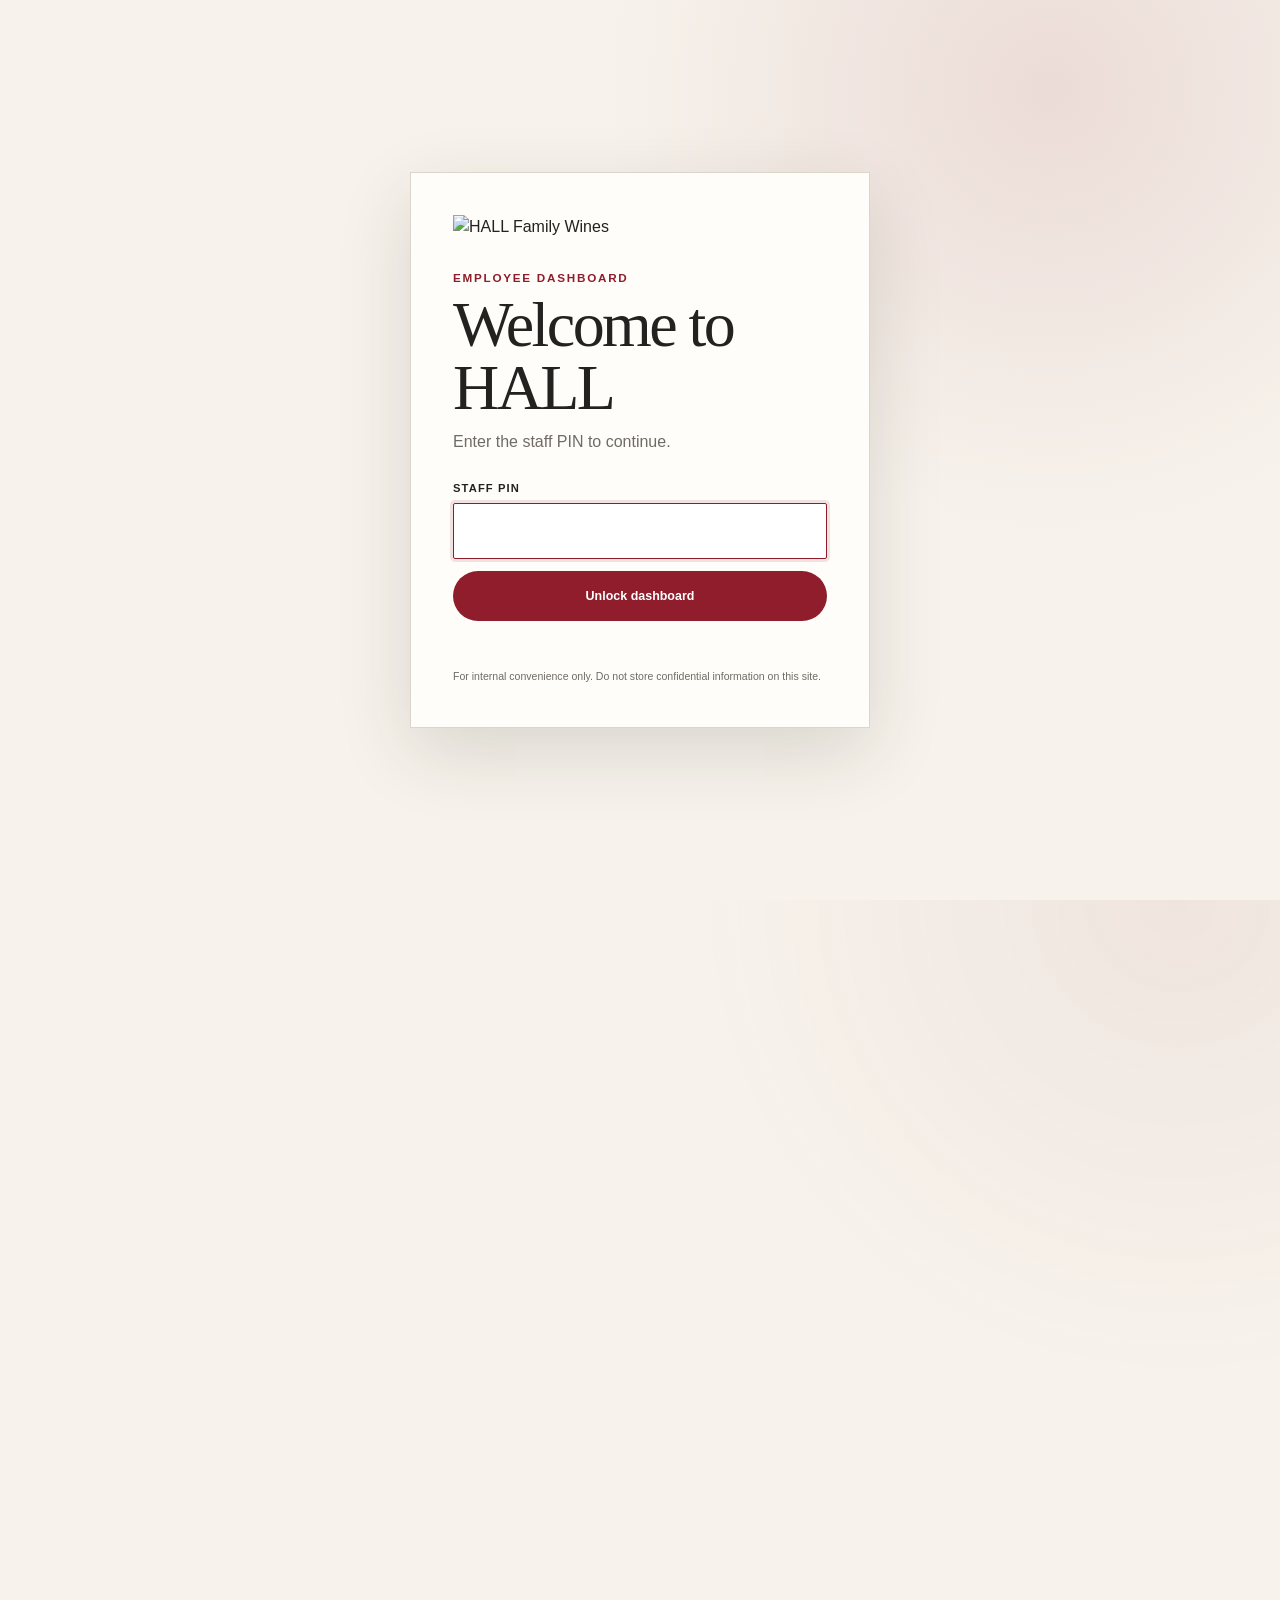
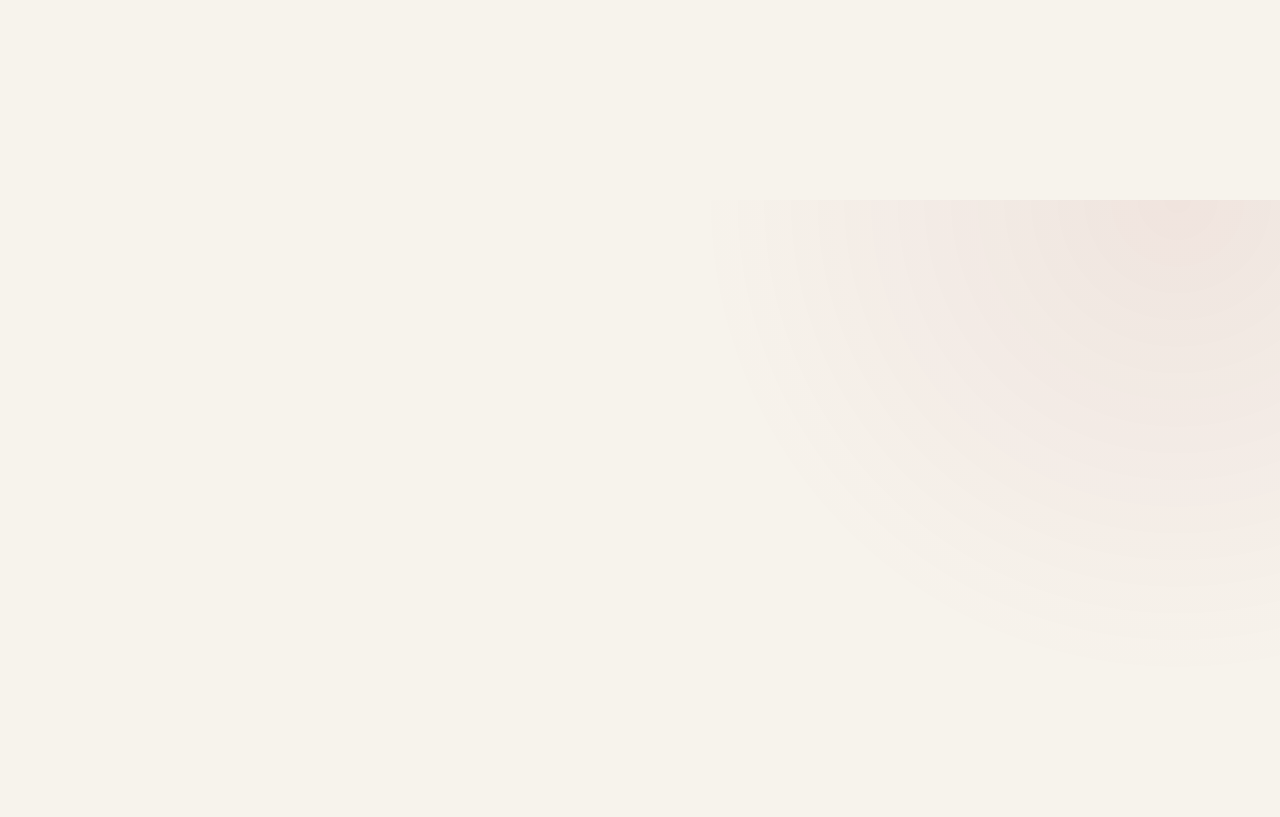
==== commit 3a88fb80: "Add files via upload" ====
--- a/index.html
+++ b/index.html
@@ -4,32 +4,126 @@
     <meta charset="UTF-8" />
     <meta name="viewport" content="width=device-width, initial-scale=1" />
     <meta name="theme-color" content="#8f1d2c" />
-    <meta
-      name="description"
-      content="Q3 Wine Club important dates for HALL Saint Helena employees."
-    />
-    <title>Q3 Wine Club Important Dates | HALL Saint Helena</title>
+    <meta name="description" content="HALL Saint Helena employee homepage dashboard." />
+    <title>Today at HALL Saint Helena</title>
     <link rel="stylesheet" href="styles.css" />
     <script src="script.js" defer></script>
   </head>
-  <body>
-    <main id="main-content" class="dashboard">
-      <section class="intro" aria-labelledby="page-title">
-        <div>
-          <h1 id="page-title"></h1>
-          <p class="intro-copy" id="intro-copy"></p>
+  <body class="is-locked">
+    <section class="pin-lock" id="pin-lock" aria-labelledby="pin-title">
+      <div class="pin-card">
+        <img
+          class="pin-logo"
+          src="https://hallwines.com/cdn/shop/files/HallWines_Logo-Color.svg?v=1773837369&width=600"
+          alt="HALL Family Wines"
+        />
+        <p class="section-kicker">Employee dashboard</p>
+        <h1 id="pin-title">Welcome to HALL</h1>
+        <p class="pin-copy">Enter the staff PIN to continue.</p>
+        <form class="pin-form" id="pin-form">
+          <label for="pin-input">Staff PIN</label>
+          <input id="pin-input" name="pin" type="password" inputmode="numeric" pattern="[0-9]*" maxlength="6" autocomplete="off" required />
+          <button type="submit">Unlock dashboard</button>
+          <p class="pin-error" id="pin-error" role="alert" aria-live="polite"></p>
+        </form>
+        <p class="pin-note">For internal convenience only. Do not store confidential information on this site.</p>
+      </div>
+    </section>
+
+    <main class="dashboard">
+      <section class="welcome" aria-labelledby="page-title">
+        <div class="welcome-main">
+          <img
+            class="hall-logo"
+            src="https://hallwines.com/cdn/shop/files/HallWines_Logo-Color.svg?v=1773837369&width=600"
+            alt="HALL Family Wines"
+          />
+          <p class="date-line" id="today"></p>
+          <h1 id="page-title">Today at HALL</h1>
+          <p class="welcome-copy">Your starting point for the shift.</p>
         </div>
-        <p class="today" id="today" aria-live="polite"></p>
+        <p class="refresh-note" id="refresh-note" aria-live="polite"></p>
       </section>
 
-      <section class="next-date" id="next-date" aria-labelledby="next-date-title"></section>
+      <section class="priority" id="priority" aria-labelledby="priority-title"></section>
 
-      <div class="section-grid" id="section-grid"></div>
+      <section class="summary" aria-label="Today's wine club summary">
+        <article class="summary-card">
+          <span class="summary-value" id="open-count">—</span>
+          <span class="summary-label">Open windows</span>
+        </article>
+        <article class="summary-card">
+          <span class="summary-value" id="upcoming-count">—</span>
+          <span class="summary-label">Upcoming dates</span>
+        </article>
+        <article class="summary-card summary-card-wide">
+          <span class="summary-value summary-value-small" id="next-date-summary">Checking dates…</span>
+          <span class="summary-label">Next deadline</span>
+        </article>
+      </section>
+
+      <aside class="bunny-panel bunny-feature" aria-labelledby="bunny-title">
+        <img
+          class="bunny"
+          src="bunny-foo-foo.png"
+          alt="Bunny Foo Foo leaping"
+        />
+        <div class="bunny-copy">
+          <p class="section-kicker">A little shift companion</p>
+          <h2 id="bunny-title">Bunny Foo Foo Says…</h2>
+          <p class="bunny-message" id="bunny-message"></p>
+        </div>
+        <button class="bunny-button" id="bunny-button" type="button">Another message</button>
+      </aside>
+
+      <section class="content-section" aria-labelledby="quick-links-title">
+        <div class="section-heading">
+          <div>
+            <p class="section-kicker">Employee tools</p>
+            <h2 id="quick-links-title">Quick Links</h2>
+          </div>
+          <p>Open frequently used resources in a new tab.</p>
+        </div>
+        <div class="quick-links" id="quick-links"></div>
+      </section>
+
+      <section class="health-panel" aria-labelledby="health-title">
+          <div class="panel-heading">
+            <div>
+              <p class="section-kicker">Before troubleshooting</p>
+              <h2 id="health-title">System Health</h2>
+            </div>
+            <span class="health-updated" id="health-updated"></span>
+          </div>
+          <div class="health-list">
+            <a class="health-row" href="https://www.shopifystatus.com/" target="_blank" rel="noopener noreferrer">
+              <span>
+                <strong>Shopify</strong>
+                <small id="shopify-detail">Checking official status…</small>
+              </span>
+              <span class="health-badge health-checking" id="shopify-status">Checking</span>
+            </a>
+            <a class="health-row" href="https://status.salesforce.com/" target="_blank" rel="noopener noreferrer">
+              <span>
+                <strong>Salesforce</strong>
+                <small>HALL instance: hall.salesforce.com</small>
+              </span>
+              <span class="health-badge health-link">View status ↗</span>
+            </a>
+            <a class="health-row" href="https://status.cloud.microsoft/" target="_blank" rel="noopener noreferrer">
+              <span>
+                <strong>Microsoft 365</strong>
+                <small>Public status; administrators can see organization health.</small>
+              </span>
+              <span class="health-badge health-link">View status ↗</span>
+            </a>
+          </div>
+      </section>
     </main>
 
-    <footer class="site-footer">
-      <p id="footer-note"></p>
+    <footer class="footer">
       <p>Internal reference • No customer data</p>
+      <p>Dates refresh automatically from Google Sheets.</p>
     </footer>
   </body>
 </html>
--- a/styles.css
+++ b/styles.css
@@ -1,56 +1,124 @@
 :root {
   --paper: #f7f3ec;
-  --paper-deep: #efe8dd;
   --surface: #fffdf9;
   --ink: #242220;
   --muted: #706b64;
   --line: #ddd5ca;
-  --hall-red: #8f1d2c;
-  --hall-red-dark: #69121e;
-  --open: #35624b;
-  --open-bg: #e6f0e9;
-  --upcoming: #9a6122;
-  --upcoming-bg: #f7ead7;
-  --closed: #6f6a64;
-  --closed-bg: #ebe8e3;
+  --red: #8f1d2c;
+  --red-dark: #69121e;
+  --gold: #d6a474;
+  --green: #35624b;
+  --green-bg: #e6f0e9;
+  --amber: #9a6122;
+  --amber-bg: #f7ead7;
   --shadow: 0 14px 36px rgba(44, 32, 24, 0.07);
 }
 
 * {
   box-sizing: border-box;
-}
-
-html {
-  scroll-behavior: smooth;
 }
 
 body {
   min-width: 320px;
   margin: 0;
   background:
-    radial-gradient(circle at 88% 2%, rgba(143, 29, 44, 0.06), transparent 28rem),
+    radial-gradient(circle at 92% 0%, rgba(143, 29, 44, 0.07), transparent 30rem),
     var(--paper);
   color: var(--ink);
   font-family: Inter, ui-sans-serif, -apple-system, BlinkMacSystemFont, "Segoe UI", sans-serif;
   line-height: 1.5;
 }
 
+body.is-locked {
+  height: 100vh;
+  overflow: hidden;
+}
+
+body.is-locked .dashboard,
+body.is-locked .footer {
+  visibility: hidden;
+}
+
+.pin-lock {
+  position: fixed;
+  inset: 0;
+  z-index: 100;
+  display: grid;
+  min-height: 100vh;
+  padding: 28px;
+  overflow-y: auto;
+  place-items: center;
+  background: radial-gradient(circle at 82% 10%, rgba(143,29,44,.11), transparent 28rem), #f7f3ec;
+}
+
+.pin-lock[hidden] { display: none; }
+
+.pin-card {
+  width: min(460px, 100%);
+  padding: 42px;
+  border: 1px solid var(--line);
+  background: var(--surface);
+  box-shadow: 0 24px 70px rgba(44,32,24,.14);
+}
+
+.pin-logo { width: 190px; height: 52px; margin-bottom: 30px; object-fit: contain; object-position: left center; }
+.pin-card h1 { margin-bottom: 10px; font-size: clamp(2.45rem, 8vw, 4rem); }
+.pin-copy { margin-bottom: 26px; color: var(--muted); }
+.pin-form label { display: block; margin-bottom: 7px; font-size: .7rem; font-weight: 850; letter-spacing: .1em; text-transform: uppercase; }
+.pin-form input { width: 100%; height: 56px; padding: 8px 15px; border: 1px solid var(--line); border-radius: 2px; background: white; color: var(--ink); font: 700 1.4rem/1 Inter, sans-serif; letter-spacing: .25em; }
+.pin-form input:focus { border-color: var(--red); outline: 3px solid rgba(143,29,44,.12); }
+.pin-form button { width: 100%; min-height: 50px; margin-top: 12px; border: 0; border-radius: 999px; background: var(--red); color: white; cursor: pointer; font: 850 .78rem/1 Inter, sans-serif; }
+.pin-form button:hover { background: var(--red-dark); }
+.pin-error { min-height: 20px; margin: 10px 0 0; color: var(--red); font-size: .72rem; font-weight: 750; }
+.pin-note { margin: 18px 0 0; color: var(--muted); font-size: .66rem; }
+.pin-shake { animation: pin-shake 320ms ease; }
+@keyframes pin-shake { 25% { transform: translateX(-7px); } 50% { transform: translateX(7px); } 75% { transform: translateX(-4px); } }
+
 .dashboard,
-.site-footer {
-  width: min(1180px, calc(100% - 64px));
+.footer {
+  width: min(1120px, calc(100% - 64px));
   margin-inline: auto;
 }
 
 .dashboard {
-  padding: 44px 0 70px;
-}
-
-.intro {
+  padding: 46px 0 68px;
+}
+
+.welcome {
   display: flex;
-  gap: 32px;
+  gap: 28px;
   align-items: end;
   justify-content: space-between;
-  margin-bottom: 34px;
+  margin-bottom: 30px;
+}
+
+.welcome-main {
+  display: grid;
+  justify-items: start;
+}
+
+.hall-logo {
+  width: min(230px, 52vw);
+  height: 54px;
+  margin-bottom: 24px;
+  object-fit: contain;
+  object-position: left center;
+}
+
+.date-line,
+.section-kicker {
+  margin: 0 0 8px;
+  color: var(--red);
+  font-size: 0.73rem;
+  font-weight: 800;
+  letter-spacing: 0.15em;
+  text-transform: uppercase;
+}
+
+.date-line {
+  margin-bottom: 12px;
+  font-size: clamp(1rem, 1.8vw, 1.35rem);
+  letter-spacing: 0.08em;
 }
 
 h1,
@@ -61,342 +129,568 @@
 }
 
 h1 {
-  max-width: 760px;
-  margin-bottom: 12px;
-  font-family: Georgia, "Times New Roman", serif;
-  font-size: clamp(2.45rem, 5vw, 4.9rem);
+  margin-bottom: 8px;
+  font-family: Georgia, "Times New Roman", serif;
+  font-size: clamp(2.7rem, 6vw, 5rem);
   font-weight: 400;
-  letter-spacing: -0.035em;
+  letter-spacing: -0.04em;
   line-height: 0.98;
 }
 
-.intro-copy {
-  max-width: 670px;
+.welcome-copy {
   margin-bottom: 0;
   color: var(--muted);
-  font-size: 1rem;
-}
-
-.today {
-  flex: 0 0 auto;
+  font-size: 1.02rem;
+}
+
+.refresh-note {
   margin-bottom: 4px;
   color: var(--muted);
-  font-size: 0.8rem;
+  font-size: 0.75rem;
   font-weight: 650;
-  letter-spacing: 0.06em;
-  text-transform: uppercase;
-}
-
-.next-date {
+  letter-spacing: 0.05em;
+  text-transform: uppercase;
+}
+
+.priority {
   position: relative;
   display: grid;
-  grid-template-columns: 1.2fr 1fr auto;
-  gap: 28px;
+  grid-template-columns: 1fr auto;
+  gap: 30px;
   align-items: center;
-  min-height: 154px;
-  margin-bottom: 28px;
-  padding: 30px 34px 30px 40px;
+  min-height: 162px;
+  padding: 32px 38px 32px 43px;
   overflow: hidden;
   border-radius: 3px;
-  background: var(--hall-red);
+  background: var(--red);
   box-shadow: 0 16px 38px rgba(105, 18, 30, 0.18);
   color: #fffaf4;
 }
 
-.next-date::before {
+.priority::before {
   position: absolute;
   inset: 0 auto 0 0;
   width: 5px;
-  background: #d6a474;
+  background: var(--gold);
   content: "";
 }
 
-.next-label {
+.priority-label {
+  margin-bottom: 9px;
+  color: rgba(255, 250, 244, 0.74);
+  font-size: 0.7rem;
+  font-weight: 800;
+  letter-spacing: 0.15em;
+  text-transform: uppercase;
+}
+
+.priority h2 {
   margin-bottom: 8px;
-  color: rgba(255, 250, 244, 0.74);
-  font-size: 0.72rem;
-  font-weight: 750;
-  letter-spacing: 0.16em;
-  text-transform: uppercase;
-}
-
-.next-date h2 {
-  margin-bottom: 0;
-  font-family: Georgia, "Times New Roman", serif;
-  font-size: clamp(1.55rem, 3vw, 2.45rem);
+  font-family: Georgia, "Times New Roman", serif;
+  font-size: clamp(1.6rem, 3vw, 2.5rem);
   font-weight: 400;
   line-height: 1.08;
 }
 
-.next-meta {
+.priority-meta {
   margin-bottom: 0;
-  color: rgba(255, 250, 244, 0.84);
-}
-
-.next-countdown {
-  min-width: 128px;
-  padding-left: 28px;
-  border-left: 1px solid rgba(255, 255, 255, 0.28);
+  color: rgba(255, 250, 244, 0.82);
+}
+
+.priority-countdown {
+  min-width: 132px;
+  padding-left: 30px;
+  border-left: 1px solid rgba(255, 255, 255, 0.3);
   text-align: center;
 }
 
-.next-countdown strong {
+.priority-countdown strong {
   display: block;
   font-family: Georgia, "Times New Roman", serif;
-  font-size: 2.9rem;
+  font-size: 3.2rem;
   font-weight: 400;
   line-height: 1;
 }
 
-.next-countdown span {
-  font-size: 0.7rem;
-  font-weight: 700;
+.priority-countdown span {
+  font-size: 0.68rem;
+  font-weight: 800;
   letter-spacing: 0.12em;
   text-transform: uppercase;
 }
 
-.section-grid {
-  display: grid;
-  grid-template-columns: repeat(2, minmax(0, 1fr));
-  gap: 20px;
-}
-
-.date-section {
-  padding: 26px;
+.summary {
+  display: grid;
+  grid-template-columns: 0.7fr 0.7fr 1.6fr;
+  gap: 14px;
+  margin: 18px 0 42px;
+}
+
+.summary-card {
+  display: grid;
+  min-height: 105px;
+  align-content: center;
+  padding: 18px 22px;
   border: 1px solid var(--line);
   border-radius: 3px;
-  background: color-mix(in srgb, var(--surface) 92%, transparent);
-  box-shadow: var(--shadow);
+  background: rgba(255, 253, 249, 0.86);
+}
+
+.summary-value {
+  font-family: Georgia, "Times New Roman", serif;
+  font-size: 2.2rem;
+  line-height: 1.1;
+}
+
+.summary-value-small {
+  font-size: 1.15rem;
+  font-weight: 600;
+}
+
+.summary-label {
+  margin-top: 5px;
+  color: var(--muted);
+  font-size: 0.68rem;
+  font-weight: 750;
+  letter-spacing: 0.1em;
+  text-transform: uppercase;
 }
 
 .section-heading {
   display: flex;
+  gap: 24px;
+  align-items: end;
+  justify-content: space-between;
+  margin-bottom: 20px;
+  padding-bottom: 15px;
+  border-bottom: 1px solid var(--line);
+}
+
+.section-heading h2 {
+  margin-bottom: 0;
+  font-family: Georgia, "Times New Roman", serif;
+  font-size: 2rem;
+  font-weight: 400;
+}
+
+.section-heading > p {
+  max-width: 330px;
+  margin-bottom: 3px;
+  color: var(--muted);
+  font-size: 0.84rem;
+  text-align: right;
+}
+
+.quick-links {
+  display: grid;
+  gap: 34px;
+}
+
+.quick-link-group-title {
+  margin-bottom: 13px;
+  color: var(--red);
+  font-size: .72rem;
+  font-weight: 850;
+  letter-spacing: .13em;
+  text-transform: uppercase;
+}
+
+.quick-link-row {
+  display: grid;
+  grid-template-columns: repeat(2, minmax(0, 1fr));
+  gap: 15px;
+}
+
+.quick-link-row-5 {
+  grid-template-columns: repeat(5, minmax(0, 1fr));
+}
+
+.quick-link-row-6 {
+  grid-template-columns: repeat(3, minmax(0, 1fr));
+}
+
+.quick-link-row-5 .quick-link {
+  min-height: 190px;
+  padding: 19px;
+}
+
+.quick-link-row-5 .quick-link p {
+  font-size: .76rem;
+}
+
+.quick-link {
+  position: relative;
+  display: grid;
+  min-height: 170px;
+  align-content: space-between;
+  padding: 23px;
+  border: 1px solid var(--line);
+  border-radius: 3px;
+  background: var(--surface);
+  box-shadow: var(--shadow);
+  color: inherit;
+  text-decoration: none;
+  transition: transform 160ms ease, border-color 160ms ease, box-shadow 160ms ease;
+}
+
+.quick-link[href]:hover {
+  transform: translateY(-3px);
+  border-color: rgba(143, 29, 44, 0.45);
+  box-shadow: 0 18px 42px rgba(44, 32, 24, 0.11);
+}
+
+.quick-link:focus-visible {
+  outline: 3px solid rgba(143, 29, 44, 0.23);
+  outline-offset: 3px;
+}
+
+.quick-link-number {
+  color: var(--red);
+  font-family: Georgia, "Times New Roman", serif;
+  font-size: 0.78rem;
+}
+
+.quick-link h3 {
+  margin: 20px 0 5px;
+  font-size: 1.02rem;
+}
+
+.quick-link p {
+  margin-bottom: 17px;
+  color: var(--muted);
+  font-size: 0.82rem;
+}
+
+.link-action {
+  color: var(--red);
+  font-size: 0.7rem;
+  font-weight: 800;
+  letter-spacing: 0.1em;
+  text-transform: uppercase;
+}
+
+.quick-link-disabled {
+  background: rgba(255, 253, 249, 0.58);
+}
+
+.quick-link-disabled .link-action {
+  color: var(--muted);
+}
+
+.health-panel {
+  margin-top: 46px;
+}
+
+.health-panel,
+.bunny-panel {
+  padding: 27px;
+  border: 1px solid var(--line);
+  border-radius: 3px;
+  background: var(--surface);
+  box-shadow: var(--shadow);
+}
+
+.bunny-feature {
+  display: grid;
+  grid-template-columns: auto 1fr auto;
+  gap: 22px;
+  align-items: center;
+  margin: 36px 0 42px;
+  padding: 24px 28px;
+}
+
+.bunny-feature .bunny {
+  margin-bottom: 0;
+}
+
+.bunny-feature .bunny-message {
+  min-height: 0;
+  margin: 8px 0 0;
+}
+
+.bunny-hop {
+  animation: bunny-hop 650ms cubic-bezier(0.2, 0.75, 0.3, 1);
+}
+
+@keyframes bunny-hop {
+  0%,
+  100% {
+    transform: translateY(0) rotate(0);
+  }
+
+  38% {
+    transform: translateY(-16px) rotate(-3deg);
+  }
+
+  68% {
+    transform: translateY(-5px) rotate(2deg);
+  }
+}
+
+.panel-heading {
+  display: flex;
+  gap: 20px;
+  align-items: end;
+  justify-content: space-between;
+  margin-bottom: 18px;
+}
+
+.panel-heading h2,
+.bunny-panel h2 {
+  margin-bottom: 0;
+  font-family: Georgia, "Times New Roman", serif;
+  font-size: 1.75rem;
+  font-weight: 400;
+}
+
+.health-updated {
+  color: var(--muted);
+  font-size: 0.68rem;
+  font-weight: 700;
+  letter-spacing: 0.06em;
+  text-transform: uppercase;
+}
+
+.health-list {
+  display: grid;
+  gap: 10px;
+}
+
+.health-row {
+  display: flex;
+  gap: 18px;
   align-items: center;
   justify-content: space-between;
-  margin-bottom: 18px;
-  padding-bottom: 15px;
-  border-bottom: 1px solid var(--line);
-}
-
-.section-heading h2 {
-  margin-bottom: 0;
-  font-family: Georgia, "Times New Roman", serif;
-  font-size: 1.42rem;
-  font-weight: 400;
-}
-
-.section-number {
-  color: var(--hall-red);
-  font-family: Georgia, "Times New Roman", serif;
-  font-size: 0.84rem;
-}
-
-.date-list {
-  display: grid;
-  gap: 12px;
-  margin: 0;
-  padding: 0;
-  list-style: none;
-}
-
-.date-card {
-  display: grid;
-  grid-template-columns: minmax(0, 1fr) auto;
-  gap: 12px 18px;
-  padding: 17px 18px;
+  min-height: 72px;
+  padding: 13px 15px;
   border: 1px solid #e6dfd5;
-  border-left: 3px solid var(--hall-red);
   border-radius: 2px;
-  background: var(--surface);
-}
-
-.date-card h3 {
-  margin-bottom: 4px;
-  font-size: 0.96rem;
-  font-weight: 700;
-}
-
-.date-range {
-  margin-bottom: 0;
-  color: var(--muted);
-  font-size: 0.86rem;
-}
-
-.status-block {
-  display: grid;
-  align-content: center;
-  justify-items: end;
-  text-align: right;
-}
-
-.status {
-  display: inline-flex;
-  align-items: center;
-  min-height: 25px;
-  padding: 4px 9px;
+  color: inherit;
+  text-decoration: none;
+}
+
+.health-row:hover {
+  border-color: rgba(143, 29, 44, 0.4);
+}
+
+.health-row:focus-visible,
+.bunny-button:focus-visible {
+  outline: 3px solid rgba(143, 29, 44, 0.23);
+  outline-offset: 3px;
+}
+
+.health-row strong,
+.health-row small {
+  display: block;
+}
+
+.health-row strong {
+  font-size: 0.9rem;
+}
+
+.health-row small {
+  margin-top: 2px;
+  color: var(--muted);
+  font-size: 0.75rem;
+}
+
+.health-badge {
+  flex: 0 0 auto;
+  padding: 5px 9px;
   border-radius: 999px;
-  font-size: 0.64rem;
+  font-size: 0.62rem;
   font-weight: 800;
-  letter-spacing: 0.1em;
-  text-transform: uppercase;
-}
-
-.status::before {
-  width: 6px;
-  height: 6px;
-  margin-right: 6px;
-  border-radius: 50%;
-  background: currentColor;
-  content: "";
-}
-
-.status-open {
-  background: var(--open-bg);
-  color: var(--open);
-}
-
-.status-upcoming {
-  background: var(--upcoming-bg);
-  color: var(--upcoming);
-}
-
-.status-closed {
-  background: var(--closed-bg);
-  color: var(--closed);
-}
-
-.countdown {
-  margin: 6px 1px 0 0;
-  color: var(--muted);
+  letter-spacing: 0.07em;
+  text-transform: uppercase;
+}
+
+.health-good {
+  background: var(--green-bg);
+  color: var(--green);
+}
+
+.health-warning {
+  background: var(--amber-bg);
+  color: var(--amber);
+}
+
+.health-checking,
+.health-link {
+  background: #ebe8e3;
+  color: var(--muted);
+}
+
+.bunny-panel {
+  position: relative;
+  overflow: hidden;
+  background:
+    radial-gradient(circle at 90% 10%, rgba(214, 164, 116, 0.18), transparent 9rem),
+    var(--surface);
+}
+
+.bunny {
+  width: 126px;
+  height: 94px;
+  margin-bottom: 14px;
+  object-fit: contain;
+  mix-blend-mode: multiply;
+}
+
+.bunny-message {
+  min-height: 76px;
+  margin: 16px 0 20px;
+  color: var(--muted);
+  font-family: Georgia, "Times New Roman", serif;
+  font-size: 1.05rem;
+  line-height: 1.45;
+}
+
+.bunny-button {
+  min-height: 42px;
+  padding: 9px 15px;
+  border: 1px solid var(--red);
+  border-radius: 2px;
+  background: transparent;
+  color: var(--red);
+  font: inherit;
   font-size: 0.74rem;
-  font-weight: 650;
-}
-
-.site-footer {
+  font-weight: 800;
+  letter-spacing: 0.06em;
+  text-transform: uppercase;
+  cursor: pointer;
+}
+
+.bunny-button:hover {
+  background: var(--red);
+  color: #fff;
+}
+
+.footer {
   display: flex;
   justify-content: space-between;
   padding: 24px 0 34px;
   border-top: 1px solid var(--line);
   color: var(--muted);
-  font-size: 0.76rem;
-}
-
-.site-footer p {
+  font-size: 0.74rem;
+}
+
+.footer p {
   margin-bottom: 0;
 }
 
 @media (max-width: 820px) {
   .dashboard,
-  .site-footer {
+  .footer {
     width: min(100% - 36px, 720px);
   }
 
+  .quick-link-row-5,
+  .quick-link-row-6 { grid-template-columns: repeat(2, minmax(0, 1fr)); }
+
+  .summary {
+    grid-template-columns: repeat(2, 1fr);
+  }
+
+  .summary-card-wide {
+    grid-column: 1 / -1;
+  }
+}
+
+@media (max-width: 560px) {
+  .pin-lock { padding: 16px; }
+  .pin-card { padding: 30px 24px; }
+  .dashboard,
+  .footer {
+    width: min(100% - 28px, 520px);
+  }
+
   .dashboard {
-    padding-top: 44px;
-  }
-
-  .intro {
+    padding-top: 34px;
+  }
+
+  .welcome,
+  .section-heading {
     display: block;
   }
 
-  .today {
-    margin-top: 20px;
-  }
-
-  .next-date {
-    grid-template-columns: 1fr auto;
-  }
-
-  .next-meta {
+  .bunny-feature {
+    grid-template-columns: auto 1fr;
+    gap: 16px;
+  }
+
+  .bunny-feature .bunny {
+    width: 88px;
+    height: 70px;
+  }
+
+  .bunny-feature .bunny-button {
     grid-column: 1 / -1;
-    grid-row: 2;
-  }
-
-  .next-countdown {
-    grid-column: 2;
-    grid-row: 1;
-  }
-
-  .section-grid {
-    grid-template-columns: 1fr;
-  }
-}
-
-@media (max-width: 540px) {
-  .dashboard,
-  .site-footer {
-    width: min(100% - 28px, 500px);
-  }
-
-  .dashboard {
-    padding: 34px 0 46px;
-  }
-
-  h1 {
-    font-size: 2.65rem;
-  }
-
-  .next-date {
+    justify-self: start;
+  }
+
+  .refresh-note {
+    margin-top: 18px;
+  }
+
+  .priority {
     display: block;
-    padding: 26px 24px 25px 29px;
-  }
-
-  .next-meta {
-    margin: 14px 0 0;
-  }
-
-  .next-countdown {
+    padding: 27px 24px 26px 29px;
+  }
+
+  .priority-countdown {
     display: flex;
     gap: 7px;
     align-items: baseline;
     min-width: 0;
     margin-top: 20px;
     padding: 16px 0 0;
-    border-top: 1px solid rgba(255, 255, 255, 0.28);
+    border-top: 1px solid rgba(255, 255, 255, 0.3);
     border-left: 0;
     text-align: left;
   }
 
-  .next-countdown strong {
-    font-size: 2rem;
-  }
-
-  .date-section {
-    padding: 20px 16px;
-  }
-
-  .date-card {
-    grid-template-columns: 1fr;
-  }
-
-  .status-block {
-    justify-items: start;
+  .priority-countdown strong {
+    font-size: 2.1rem;
+  }
+
+  .section-heading > p {
+    margin-top: 10px;
     text-align: left;
   }
 
-  .site-footer {
+  .quick-link-row,
+  .quick-link-row-5,
+  .quick-link-row-6 { grid-template-columns: 1fr; }
+
+  .health-panel,
+  .bunny-panel {
+    padding: 22px 18px;
+  }
+
+  .health-row {
+    align-items: flex-start;
+  }
+
+  .health-badge {
+    margin-top: 2px;
+  }
+
+  .quick-link {
+    min-height: 150px;
+  }
+
+  .footer {
     display: grid;
     gap: 7px;
   }
 }
 
 @media (prefers-reduced-motion: reduce) {
-  html {
-    scroll-behavior: auto;
-  }
-}
-
-@media print {
-  body {
-    background: #fff;
-  }
-
-  .dashboard {
-    padding-block: 30px;
-  }
-
-  .date-section,
-  .next-date {
-    box-shadow: none;
-  }
-}
+  .quick-link {
+    transition: none;
+  }
+
+  .bunny-hop {
+    animation: none;
+  }
+}
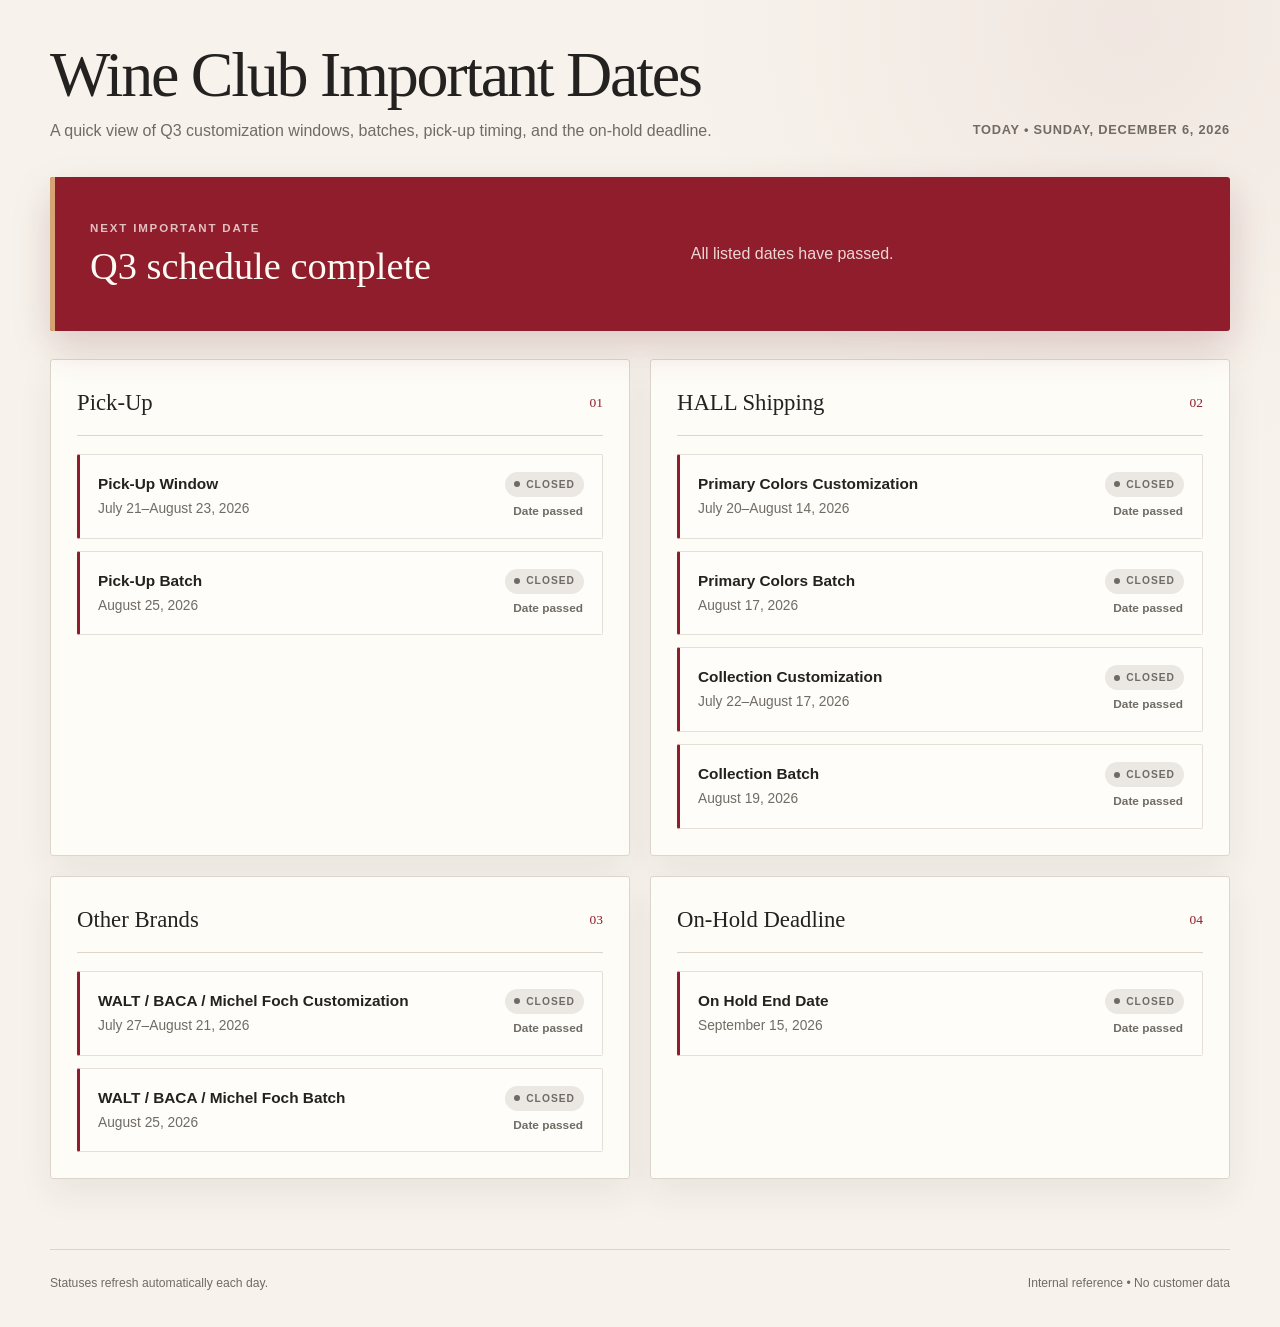
==== commit b6d8485e: "Add files via upload" ====
--- a/index.html
+++ b/index.html
@@ -4,126 +4,32 @@
     <meta charset="UTF-8" />
     <meta name="viewport" content="width=device-width, initial-scale=1" />
     <meta name="theme-color" content="#8f1d2c" />
-    <meta name="description" content="HALL Saint Helena employee homepage dashboard." />
-    <title>Today at HALL Saint Helena</title>
+    <meta
+      name="description"
+      content="Q3 Wine Club important dates for HALL Saint Helena employees."
+    />
+    <title>Q3 Wine Club Important Dates | HALL Saint Helena</title>
     <link rel="stylesheet" href="styles.css" />
     <script src="script.js" defer></script>
   </head>
-  <body class="is-locked">
-    <section class="pin-lock" id="pin-lock" aria-labelledby="pin-title">
-      <div class="pin-card">
-        <img
-          class="pin-logo"
-          src="https://hallwines.com/cdn/shop/files/HallWines_Logo-Color.svg?v=1773837369&width=600"
-          alt="HALL Family Wines"
-        />
-        <p class="section-kicker">Employee dashboard</p>
-        <h1 id="pin-title">Welcome to HALL</h1>
-        <p class="pin-copy">Enter the staff PIN to continue.</p>
-        <form class="pin-form" id="pin-form">
-          <label for="pin-input">Staff PIN</label>
-          <input id="pin-input" name="pin" type="password" inputmode="numeric" pattern="[0-9]*" maxlength="6" autocomplete="off" required />
-          <button type="submit">Unlock dashboard</button>
-          <p class="pin-error" id="pin-error" role="alert" aria-live="polite"></p>
-        </form>
-        <p class="pin-note">For internal convenience only. Do not store confidential information on this site.</p>
-      </div>
-    </section>
-
-    <main class="dashboard">
-      <section class="welcome" aria-labelledby="page-title">
-        <div class="welcome-main">
-          <img
-            class="hall-logo"
-            src="https://hallwines.com/cdn/shop/files/HallWines_Logo-Color.svg?v=1773837369&width=600"
-            alt="HALL Family Wines"
-          />
-          <p class="date-line" id="today"></p>
-          <h1 id="page-title">Today at HALL</h1>
-          <p class="welcome-copy">Your starting point for the shift.</p>
+  <body>
+    <main id="main-content" class="dashboard">
+      <section class="intro" aria-labelledby="page-title">
+        <div>
+          <h1 id="page-title"></h1>
+          <p class="intro-copy" id="intro-copy"></p>
         </div>
-        <p class="refresh-note" id="refresh-note" aria-live="polite"></p>
+        <p class="today" id="today" aria-live="polite"></p>
       </section>
 
-      <section class="priority" id="priority" aria-labelledby="priority-title"></section>
+      <section class="next-date" id="next-date" aria-labelledby="next-date-title"></section>
 
-      <section class="summary" aria-label="Today's wine club summary">
-        <article class="summary-card">
-          <span class="summary-value" id="open-count">—</span>
-          <span class="summary-label">Open windows</span>
-        </article>
-        <article class="summary-card">
-          <span class="summary-value" id="upcoming-count">—</span>
-          <span class="summary-label">Upcoming dates</span>
-        </article>
-        <article class="summary-card summary-card-wide">
-          <span class="summary-value summary-value-small" id="next-date-summary">Checking dates…</span>
-          <span class="summary-label">Next deadline</span>
-        </article>
-      </section>
-
-      <aside class="bunny-panel bunny-feature" aria-labelledby="bunny-title">
-        <img
-          class="bunny"
-          src="bunny-foo-foo.png"
-          alt="Bunny Foo Foo leaping"
-        />
-        <div class="bunny-copy">
-          <p class="section-kicker">A little shift companion</p>
-          <h2 id="bunny-title">Bunny Foo Foo Says…</h2>
-          <p class="bunny-message" id="bunny-message"></p>
-        </div>
-        <button class="bunny-button" id="bunny-button" type="button">Another message</button>
-      </aside>
-
-      <section class="content-section" aria-labelledby="quick-links-title">
-        <div class="section-heading">
-          <div>
-            <p class="section-kicker">Employee tools</p>
-            <h2 id="quick-links-title">Quick Links</h2>
-          </div>
-          <p>Open frequently used resources in a new tab.</p>
-        </div>
-        <div class="quick-links" id="quick-links"></div>
-      </section>
-
-      <section class="health-panel" aria-labelledby="health-title">
-          <div class="panel-heading">
-            <div>
-              <p class="section-kicker">Before troubleshooting</p>
-              <h2 id="health-title">System Health</h2>
-            </div>
-            <span class="health-updated" id="health-updated"></span>
-          </div>
-          <div class="health-list">
-            <a class="health-row" href="https://www.shopifystatus.com/" target="_blank" rel="noopener noreferrer">
-              <span>
-                <strong>Shopify</strong>
-                <small id="shopify-detail">Checking official status…</small>
-              </span>
-              <span class="health-badge health-checking" id="shopify-status">Checking</span>
-            </a>
-            <a class="health-row" href="https://status.salesforce.com/" target="_blank" rel="noopener noreferrer">
-              <span>
-                <strong>Salesforce</strong>
-                <small>HALL instance: hall.salesforce.com</small>
-              </span>
-              <span class="health-badge health-link">View status ↗</span>
-            </a>
-            <a class="health-row" href="https://status.cloud.microsoft/" target="_blank" rel="noopener noreferrer">
-              <span>
-                <strong>Microsoft 365</strong>
-                <small>Public status; administrators can see organization health.</small>
-              </span>
-              <span class="health-badge health-link">View status ↗</span>
-            </a>
-          </div>
-      </section>
+      <div class="section-grid" id="section-grid"></div>
     </main>
 
-    <footer class="footer">
+    <footer class="site-footer">
+      <p id="footer-note"></p>
       <p>Internal reference • No customer data</p>
-      <p>Dates refresh automatically from Google Sheets.</p>
     </footer>
   </body>
 </html>
--- a/styles.css
+++ b/styles.css
@@ -1,124 +1,56 @@
 :root {
   --paper: #f7f3ec;
+  --paper-deep: #efe8dd;
   --surface: #fffdf9;
   --ink: #242220;
   --muted: #706b64;
   --line: #ddd5ca;
-  --red: #8f1d2c;
-  --red-dark: #69121e;
-  --gold: #d6a474;
-  --green: #35624b;
-  --green-bg: #e6f0e9;
-  --amber: #9a6122;
-  --amber-bg: #f7ead7;
+  --hall-red: #8f1d2c;
+  --hall-red-dark: #69121e;
+  --open: #35624b;
+  --open-bg: #e6f0e9;
+  --upcoming: #9a6122;
+  --upcoming-bg: #f7ead7;
+  --closed: #6f6a64;
+  --closed-bg: #ebe8e3;
   --shadow: 0 14px 36px rgba(44, 32, 24, 0.07);
 }
 
 * {
   box-sizing: border-box;
+}
+
+html {
+  scroll-behavior: smooth;
 }
 
 body {
   min-width: 320px;
   margin: 0;
   background:
-    radial-gradient(circle at 92% 0%, rgba(143, 29, 44, 0.07), transparent 30rem),
+    radial-gradient(circle at 88% 2%, rgba(143, 29, 44, 0.06), transparent 28rem),
     var(--paper);
   color: var(--ink);
   font-family: Inter, ui-sans-serif, -apple-system, BlinkMacSystemFont, "Segoe UI", sans-serif;
   line-height: 1.5;
 }
 
-body.is-locked {
-  height: 100vh;
-  overflow: hidden;
-}
-
-body.is-locked .dashboard,
-body.is-locked .footer {
-  visibility: hidden;
-}
-
-.pin-lock {
-  position: fixed;
-  inset: 0;
-  z-index: 100;
-  display: grid;
-  min-height: 100vh;
-  padding: 28px;
-  overflow-y: auto;
-  place-items: center;
-  background: radial-gradient(circle at 82% 10%, rgba(143,29,44,.11), transparent 28rem), #f7f3ec;
-}
-
-.pin-lock[hidden] { display: none; }
-
-.pin-card {
-  width: min(460px, 100%);
-  padding: 42px;
-  border: 1px solid var(--line);
-  background: var(--surface);
-  box-shadow: 0 24px 70px rgba(44,32,24,.14);
-}
-
-.pin-logo { width: 190px; height: 52px; margin-bottom: 30px; object-fit: contain; object-position: left center; }
-.pin-card h1 { margin-bottom: 10px; font-size: clamp(2.45rem, 8vw, 4rem); }
-.pin-copy { margin-bottom: 26px; color: var(--muted); }
-.pin-form label { display: block; margin-bottom: 7px; font-size: .7rem; font-weight: 850; letter-spacing: .1em; text-transform: uppercase; }
-.pin-form input { width: 100%; height: 56px; padding: 8px 15px; border: 1px solid var(--line); border-radius: 2px; background: white; color: var(--ink); font: 700 1.4rem/1 Inter, sans-serif; letter-spacing: .25em; }
-.pin-form input:focus { border-color: var(--red); outline: 3px solid rgba(143,29,44,.12); }
-.pin-form button { width: 100%; min-height: 50px; margin-top: 12px; border: 0; border-radius: 999px; background: var(--red); color: white; cursor: pointer; font: 850 .78rem/1 Inter, sans-serif; }
-.pin-form button:hover { background: var(--red-dark); }
-.pin-error { min-height: 20px; margin: 10px 0 0; color: var(--red); font-size: .72rem; font-weight: 750; }
-.pin-note { margin: 18px 0 0; color: var(--muted); font-size: .66rem; }
-.pin-shake { animation: pin-shake 320ms ease; }
-@keyframes pin-shake { 25% { transform: translateX(-7px); } 50% { transform: translateX(7px); } 75% { transform: translateX(-4px); } }
-
 .dashboard,
-.footer {
-  width: min(1120px, calc(100% - 64px));
+.site-footer {
+  width: min(1180px, calc(100% - 64px));
   margin-inline: auto;
 }
 
 .dashboard {
-  padding: 46px 0 68px;
-}
-
-.welcome {
+  padding: 44px 0 70px;
+}
+
+.intro {
   display: flex;
-  gap: 28px;
+  gap: 32px;
   align-items: end;
   justify-content: space-between;
-  margin-bottom: 30px;
-}
-
-.welcome-main {
-  display: grid;
-  justify-items: start;
-}
-
-.hall-logo {
-  width: min(230px, 52vw);
-  height: 54px;
-  margin-bottom: 24px;
-  object-fit: contain;
-  object-position: left center;
-}
-
-.date-line,
-.section-kicker {
-  margin: 0 0 8px;
-  color: var(--red);
-  font-size: 0.73rem;
-  font-weight: 800;
-  letter-spacing: 0.15em;
-  text-transform: uppercase;
-}
-
-.date-line {
-  margin-bottom: 12px;
-  font-size: clamp(1rem, 1.8vw, 1.35rem);
-  letter-spacing: 0.08em;
+  margin-bottom: 34px;
 }
 
 h1,
@@ -129,139 +61,119 @@
 }
 
 h1 {
-  margin-bottom: 8px;
+  max-width: 760px;
+  margin-bottom: 12px;
   font-family: Georgia, "Times New Roman", serif;
-  font-size: clamp(2.7rem, 6vw, 5rem);
+  font-size: clamp(2.45rem, 5vw, 4.9rem);
   font-weight: 400;
-  letter-spacing: -0.04em;
+  letter-spacing: -0.035em;
   line-height: 0.98;
 }
 
-.welcome-copy {
+.intro-copy {
+  max-width: 670px;
   margin-bottom: 0;
   color: var(--muted);
-  font-size: 1.02rem;
-}
-
-.refresh-note {
+  font-size: 1rem;
+}
+
+.today {
+  flex: 0 0 auto;
   margin-bottom: 4px;
   color: var(--muted);
-  font-size: 0.75rem;
+  font-size: 0.8rem;
   font-weight: 650;
-  letter-spacing: 0.05em;
+  letter-spacing: 0.06em;
   text-transform: uppercase;
 }
 
-.priority {
+.next-date {
   position: relative;
   display: grid;
-  grid-template-columns: 1fr auto;
-  gap: 30px;
+  grid-template-columns: 1.2fr 1fr auto;
+  gap: 28px;
   align-items: center;
-  min-height: 162px;
-  padding: 32px 38px 32px 43px;
+  min-height: 154px;
+  margin-bottom: 28px;
+  padding: 30px 34px 30px 40px;
   overflow: hidden;
   border-radius: 3px;
-  background: var(--red);
+  background: var(--hall-red);
   box-shadow: 0 16px 38px rgba(105, 18, 30, 0.18);
   color: #fffaf4;
 }
 
-.priority::before {
+.next-date::before {
   position: absolute;
   inset: 0 auto 0 0;
   width: 5px;
-  background: var(--gold);
+  background: #d6a474;
   content: "";
 }
 
-.priority-label {
-  margin-bottom: 9px;
+.next-label {
+  margin-bottom: 8px;
   color: rgba(255, 250, 244, 0.74);
-  font-size: 0.7rem;
-  font-weight: 800;
-  letter-spacing: 0.15em;
+  font-size: 0.72rem;
+  font-weight: 750;
+  letter-spacing: 0.16em;
   text-transform: uppercase;
 }
 
-.priority h2 {
-  margin-bottom: 8px;
+.next-date h2 {
+  margin-bottom: 0;
   font-family: Georgia, "Times New Roman", serif;
-  font-size: clamp(1.6rem, 3vw, 2.5rem);
+  font-size: clamp(1.55rem, 3vw, 2.45rem);
   font-weight: 400;
   line-height: 1.08;
 }
 
-.priority-meta {
-  margin-bottom: 0;
-  color: rgba(255, 250, 244, 0.82);
-}
-
-.priority-countdown {
-  min-width: 132px;
-  padding-left: 30px;
-  border-left: 1px solid rgba(255, 255, 255, 0.3);
+.next-meta {
+  margin-bottom: 0;
+  color: rgba(255, 250, 244, 0.84);
+}
+
+.next-countdown {
+  min-width: 128px;
+  padding-left: 28px;
+  border-left: 1px solid rgba(255, 255, 255, 0.28);
   text-align: center;
 }
 
-.priority-countdown strong {
+.next-countdown strong {
   display: block;
   font-family: Georgia, "Times New Roman", serif;
-  font-size: 3.2rem;
+  font-size: 2.9rem;
   font-weight: 400;
   line-height: 1;
 }
 
-.priority-countdown span {
-  font-size: 0.68rem;
-  font-weight: 800;
+.next-countdown span {
+  font-size: 0.7rem;
+  font-weight: 700;
   letter-spacing: 0.12em;
   text-transform: uppercase;
 }
 
-.summary {
+.section-grid {
   display: grid;
-  grid-template-columns: 0.7fr 0.7fr 1.6fr;
-  gap: 14px;
-  margin: 18px 0 42px;
-}
-
-.summary-card {
-  display: grid;
-  min-height: 105px;
-  align-content: center;
-  padding: 18px 22px;
+  grid-template-columns: repeat(2, minmax(0, 1fr));
+  gap: 20px;
+}
+
+.date-section {
+  padding: 26px;
   border: 1px solid var(--line);
   border-radius: 3px;
-  background: rgba(255, 253, 249, 0.86);
-}
-
-.summary-value {
-  font-family: Georgia, "Times New Roman", serif;
-  font-size: 2.2rem;
-  line-height: 1.1;
-}
-
-.summary-value-small {
-  font-size: 1.15rem;
-  font-weight: 600;
-}
-
-.summary-label {
-  margin-top: 5px;
-  color: var(--muted);
-  font-size: 0.68rem;
-  font-weight: 750;
-  letter-spacing: 0.1em;
-  text-transform: uppercase;
+  background: color-mix(in srgb, var(--surface) 92%, transparent);
+  box-shadow: var(--shadow);
 }
 
 .section-heading {
   display: flex;
-  gap: 24px;
-  align-items: end;
+  align-items: center;
   justify-content: space-between;
-  margin-bottom: 20px;
+  margin-bottom: 18px;
   padding-bottom: 15px;
   border-bottom: 1px solid var(--line);
 }
@@ -269,428 +181,222 @@
 .section-heading h2 {
   margin-bottom: 0;
   font-family: Georgia, "Times New Roman", serif;
-  font-size: 2rem;
+  font-size: 1.42rem;
   font-weight: 400;
 }
 
-.section-heading > p {
-  max-width: 330px;
-  margin-bottom: 3px;
+.section-number {
+  color: var(--hall-red);
+  font-family: Georgia, "Times New Roman", serif;
+  font-size: 0.84rem;
+}
+
+.date-list {
+  display: grid;
+  gap: 12px;
+  margin: 0;
+  padding: 0;
+  list-style: none;
+}
+
+.date-card {
+  display: grid;
+  grid-template-columns: minmax(0, 1fr) auto;
+  gap: 12px 18px;
+  padding: 17px 18px;
+  border: 1px solid #e6dfd5;
+  border-left: 3px solid var(--hall-red);
+  border-radius: 2px;
+  background: var(--surface);
+}
+
+.date-card h3 {
+  margin-bottom: 4px;
+  font-size: 0.96rem;
+  font-weight: 700;
+}
+
+.date-range {
+  margin-bottom: 0;
   color: var(--muted);
-  font-size: 0.84rem;
+  font-size: 0.86rem;
+}
+
+.status-block {
+  display: grid;
+  align-content: center;
+  justify-items: end;
   text-align: right;
 }
 
-.quick-links {
-  display: grid;
-  gap: 34px;
-}
-
-.quick-link-group-title {
-  margin-bottom: 13px;
-  color: var(--red);
-  font-size: .72rem;
-  font-weight: 850;
-  letter-spacing: .13em;
-  text-transform: uppercase;
-}
-
-.quick-link-row {
-  display: grid;
-  grid-template-columns: repeat(2, minmax(0, 1fr));
-  gap: 15px;
-}
-
-.quick-link-row-5 {
-  grid-template-columns: repeat(5, minmax(0, 1fr));
-}
-
-.quick-link-row-6 {
-  grid-template-columns: repeat(3, minmax(0, 1fr));
-}
-
-.quick-link-row-5 .quick-link {
-  min-height: 190px;
-  padding: 19px;
-}
-
-.quick-link-row-5 .quick-link p {
-  font-size: .76rem;
-}
-
-.quick-link {
-  position: relative;
-  display: grid;
-  min-height: 170px;
-  align-content: space-between;
-  padding: 23px;
-  border: 1px solid var(--line);
-  border-radius: 3px;
-  background: var(--surface);
-  box-shadow: var(--shadow);
-  color: inherit;
-  text-decoration: none;
-  transition: transform 160ms ease, border-color 160ms ease, box-shadow 160ms ease;
-}
-
-.quick-link[href]:hover {
-  transform: translateY(-3px);
-  border-color: rgba(143, 29, 44, 0.45);
-  box-shadow: 0 18px 42px rgba(44, 32, 24, 0.11);
-}
-
-.quick-link:focus-visible {
-  outline: 3px solid rgba(143, 29, 44, 0.23);
-  outline-offset: 3px;
-}
-
-.quick-link-number {
-  color: var(--red);
-  font-family: Georgia, "Times New Roman", serif;
-  font-size: 0.78rem;
-}
-
-.quick-link h3 {
-  margin: 20px 0 5px;
-  font-size: 1.02rem;
-}
-
-.quick-link p {
-  margin-bottom: 17px;
-  color: var(--muted);
-  font-size: 0.82rem;
-}
-
-.link-action {
-  color: var(--red);
-  font-size: 0.7rem;
+.status {
+  display: inline-flex;
+  align-items: center;
+  min-height: 25px;
+  padding: 4px 9px;
+  border-radius: 999px;
+  font-size: 0.64rem;
   font-weight: 800;
   letter-spacing: 0.1em;
   text-transform: uppercase;
 }
 
-.quick-link-disabled {
-  background: rgba(255, 253, 249, 0.58);
-}
-
-.quick-link-disabled .link-action {
+.status::before {
+  width: 6px;
+  height: 6px;
+  margin-right: 6px;
+  border-radius: 50%;
+  background: currentColor;
+  content: "";
+}
+
+.status-open {
+  background: var(--open-bg);
+  color: var(--open);
+}
+
+.status-upcoming {
+  background: var(--upcoming-bg);
+  color: var(--upcoming);
+}
+
+.status-closed {
+  background: var(--closed-bg);
+  color: var(--closed);
+}
+
+.countdown {
+  margin: 6px 1px 0 0;
   color: var(--muted);
-}
-
-.health-panel {
-  margin-top: 46px;
-}
-
-.health-panel,
-.bunny-panel {
-  padding: 27px;
-  border: 1px solid var(--line);
-  border-radius: 3px;
-  background: var(--surface);
-  box-shadow: var(--shadow);
-}
-
-.bunny-feature {
-  display: grid;
-  grid-template-columns: auto 1fr auto;
-  gap: 22px;
-  align-items: center;
-  margin: 36px 0 42px;
-  padding: 24px 28px;
-}
-
-.bunny-feature .bunny {
-  margin-bottom: 0;
-}
-
-.bunny-feature .bunny-message {
-  min-height: 0;
-  margin: 8px 0 0;
-}
-
-.bunny-hop {
-  animation: bunny-hop 650ms cubic-bezier(0.2, 0.75, 0.3, 1);
-}
-
-@keyframes bunny-hop {
-  0%,
-  100% {
-    transform: translateY(0) rotate(0);
-  }
-
-  38% {
-    transform: translateY(-16px) rotate(-3deg);
-  }
-
-  68% {
-    transform: translateY(-5px) rotate(2deg);
-  }
-}
-
-.panel-heading {
-  display: flex;
-  gap: 20px;
-  align-items: end;
-  justify-content: space-between;
-  margin-bottom: 18px;
-}
-
-.panel-heading h2,
-.bunny-panel h2 {
-  margin-bottom: 0;
-  font-family: Georgia, "Times New Roman", serif;
-  font-size: 1.75rem;
-  font-weight: 400;
-}
-
-.health-updated {
-  color: var(--muted);
-  font-size: 0.68rem;
-  font-weight: 700;
-  letter-spacing: 0.06em;
-  text-transform: uppercase;
-}
-
-.health-list {
-  display: grid;
-  gap: 10px;
-}
-
-.health-row {
-  display: flex;
-  gap: 18px;
-  align-items: center;
-  justify-content: space-between;
-  min-height: 72px;
-  padding: 13px 15px;
-  border: 1px solid #e6dfd5;
-  border-radius: 2px;
-  color: inherit;
-  text-decoration: none;
-}
-
-.health-row:hover {
-  border-color: rgba(143, 29, 44, 0.4);
-}
-
-.health-row:focus-visible,
-.bunny-button:focus-visible {
-  outline: 3px solid rgba(143, 29, 44, 0.23);
-  outline-offset: 3px;
-}
-
-.health-row strong,
-.health-row small {
-  display: block;
-}
-
-.health-row strong {
-  font-size: 0.9rem;
-}
-
-.health-row small {
-  margin-top: 2px;
-  color: var(--muted);
-  font-size: 0.75rem;
-}
-
-.health-badge {
-  flex: 0 0 auto;
-  padding: 5px 9px;
-  border-radius: 999px;
-  font-size: 0.62rem;
-  font-weight: 800;
-  letter-spacing: 0.07em;
-  text-transform: uppercase;
-}
-
-.health-good {
-  background: var(--green-bg);
-  color: var(--green);
-}
-
-.health-warning {
-  background: var(--amber-bg);
-  color: var(--amber);
-}
-
-.health-checking,
-.health-link {
-  background: #ebe8e3;
-  color: var(--muted);
-}
-
-.bunny-panel {
-  position: relative;
-  overflow: hidden;
-  background:
-    radial-gradient(circle at 90% 10%, rgba(214, 164, 116, 0.18), transparent 9rem),
-    var(--surface);
-}
-
-.bunny {
-  width: 126px;
-  height: 94px;
-  margin-bottom: 14px;
-  object-fit: contain;
-  mix-blend-mode: multiply;
-}
-
-.bunny-message {
-  min-height: 76px;
-  margin: 16px 0 20px;
-  color: var(--muted);
-  font-family: Georgia, "Times New Roman", serif;
-  font-size: 1.05rem;
-  line-height: 1.45;
-}
-
-.bunny-button {
-  min-height: 42px;
-  padding: 9px 15px;
-  border: 1px solid var(--red);
-  border-radius: 2px;
-  background: transparent;
-  color: var(--red);
-  font: inherit;
   font-size: 0.74rem;
-  font-weight: 800;
-  letter-spacing: 0.06em;
-  text-transform: uppercase;
-  cursor: pointer;
-}
-
-.bunny-button:hover {
-  background: var(--red);
-  color: #fff;
-}
-
-.footer {
+  font-weight: 650;
+}
+
+.site-footer {
   display: flex;
   justify-content: space-between;
   padding: 24px 0 34px;
   border-top: 1px solid var(--line);
   color: var(--muted);
-  font-size: 0.74rem;
-}
-
-.footer p {
+  font-size: 0.76rem;
+}
+
+.site-footer p {
   margin-bottom: 0;
 }
 
 @media (max-width: 820px) {
   .dashboard,
-  .footer {
+  .site-footer {
     width: min(100% - 36px, 720px);
   }
 
-  .quick-link-row-5,
-  .quick-link-row-6 { grid-template-columns: repeat(2, minmax(0, 1fr)); }
-
-  .summary {
-    grid-template-columns: repeat(2, 1fr);
-  }
-
-  .summary-card-wide {
+  .dashboard {
+    padding-top: 44px;
+  }
+
+  .intro {
+    display: block;
+  }
+
+  .today {
+    margin-top: 20px;
+  }
+
+  .next-date {
+    grid-template-columns: 1fr auto;
+  }
+
+  .next-meta {
     grid-column: 1 / -1;
-  }
-}
-
-@media (max-width: 560px) {
-  .pin-lock { padding: 16px; }
-  .pin-card { padding: 30px 24px; }
+    grid-row: 2;
+  }
+
+  .next-countdown {
+    grid-column: 2;
+    grid-row: 1;
+  }
+
+  .section-grid {
+    grid-template-columns: 1fr;
+  }
+}
+
+@media (max-width: 540px) {
   .dashboard,
-  .footer {
-    width: min(100% - 28px, 520px);
+  .site-footer {
+    width: min(100% - 28px, 500px);
   }
 
   .dashboard {
-    padding-top: 34px;
-  }
-
-  .welcome,
-  .section-heading {
+    padding: 34px 0 46px;
+  }
+
+  h1 {
+    font-size: 2.65rem;
+  }
+
+  .next-date {
     display: block;
-  }
-
-  .bunny-feature {
-    grid-template-columns: auto 1fr;
-    gap: 16px;
-  }
-
-  .bunny-feature .bunny {
-    width: 88px;
-    height: 70px;
-  }
-
-  .bunny-feature .bunny-button {
-    grid-column: 1 / -1;
-    justify-self: start;
-  }
-
-  .refresh-note {
-    margin-top: 18px;
-  }
-
-  .priority {
-    display: block;
-    padding: 27px 24px 26px 29px;
-  }
-
-  .priority-countdown {
+    padding: 26px 24px 25px 29px;
+  }
+
+  .next-meta {
+    margin: 14px 0 0;
+  }
+
+  .next-countdown {
     display: flex;
     gap: 7px;
     align-items: baseline;
     min-width: 0;
     margin-top: 20px;
     padding: 16px 0 0;
-    border-top: 1px solid rgba(255, 255, 255, 0.3);
+    border-top: 1px solid rgba(255, 255, 255, 0.28);
     border-left: 0;
     text-align: left;
   }
 
-  .priority-countdown strong {
-    font-size: 2.1rem;
-  }
-
-  .section-heading > p {
-    margin-top: 10px;
+  .next-countdown strong {
+    font-size: 2rem;
+  }
+
+  .date-section {
+    padding: 20px 16px;
+  }
+
+  .date-card {
+    grid-template-columns: 1fr;
+  }
+
+  .status-block {
+    justify-items: start;
     text-align: left;
   }
 
-  .quick-link-row,
-  .quick-link-row-5,
-  .quick-link-row-6 { grid-template-columns: 1fr; }
-
-  .health-panel,
-  .bunny-panel {
-    padding: 22px 18px;
-  }
-
-  .health-row {
-    align-items: flex-start;
-  }
-
-  .health-badge {
-    margin-top: 2px;
-  }
-
-  .quick-link {
-    min-height: 150px;
-  }
-
-  .footer {
+  .site-footer {
     display: grid;
     gap: 7px;
   }
 }
 
 @media (prefers-reduced-motion: reduce) {
-  .quick-link {
-    transition: none;
-  }
-
-  .bunny-hop {
-    animation: none;
-  }
-}
+  html {
+    scroll-behavior: auto;
+  }
+}
+
+@media print {
+  body {
+    background: #fff;
+  }
+
+  .dashboard {
+    padding-block: 30px;
+  }
+
+  .date-section,
+  .next-date {
+    box-shadow: none;
+  }
+}
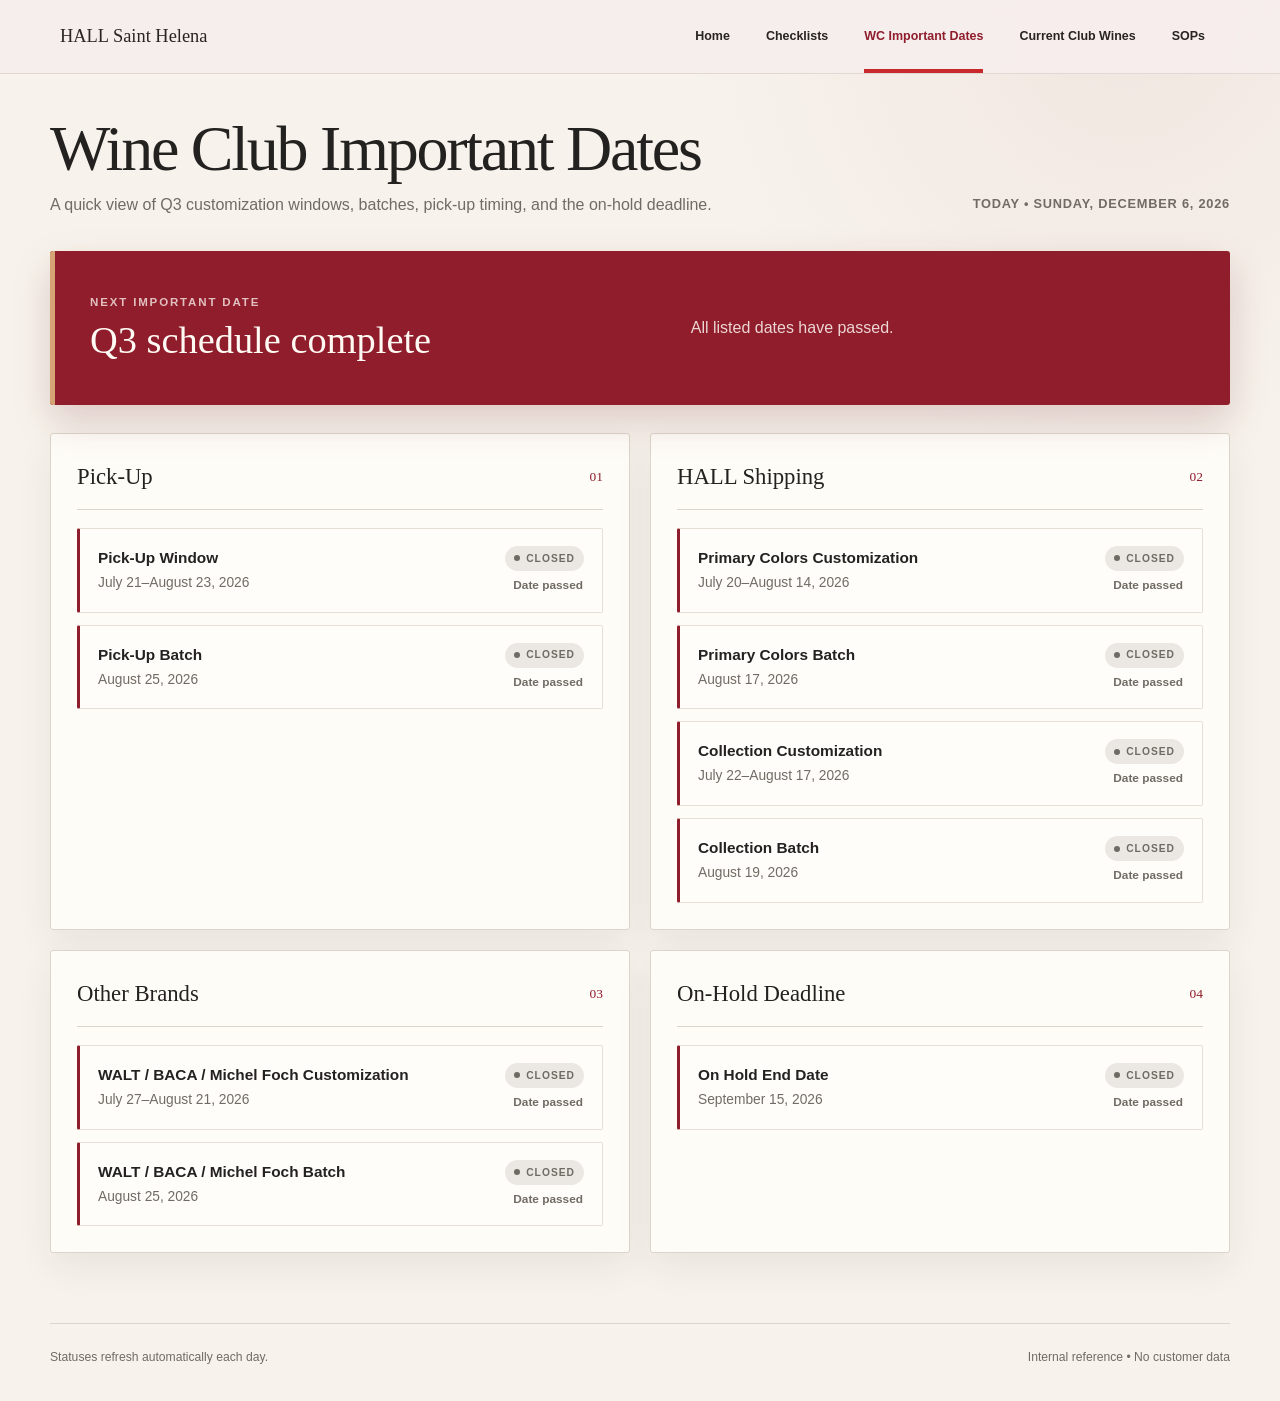
==== commit 25c69161: "Add files via upload" ====
--- a/index.html
+++ b/index.html
@@ -9,10 +9,21 @@
       content="Q3 Wine Club important dates for HALL Saint Helena employees."
     />
     <title>Q3 Wine Club Important Dates | HALL Saint Helena</title>
-    <link rel="stylesheet" href="styles.css" />
-    <script src="script.js" defer></script>
+    <link rel="stylesheet" href="styles.css?v=20260810-4" />
+    <script src="script.js?v=20260810-4" defer></script>
   </head>
   <body>
+    <header class="portal-header">
+      <a class="portal-brand" href="https://ivelazquez-art.github.io/hall-wine-club-dashboard/hall-home-dashboard/">HALL Saint Helena</a>
+      <nav class="portal-menu" aria-label="Employee dashboard navigation">
+        <a href="https://ivelazquez-art.github.io/hall-wine-club-dashboard/hall-home-dashboard/">Home</a>
+        <a href="https://ivelazquez-art.github.io/hall-wine-club-dashboard/checklists-dashboard/">Checklists</a>
+        <a class="active" href="https://ivelazquez-art.github.io/hall-wine-club-dashboard/">WC Important Dates</a>
+        <a href="https://ivelazquez-art.github.io/hall-wine-club-dashboard/current-club-wines/">Current Club Wines</a>
+        <a href="https://ivelazquez-art.github.io/hall-wine-club-dashboard/sops/">SOPs</a>
+      </nav>
+    </header>
+
     <main id="main-content" class="dashboard">
       <section class="intro" aria-labelledby="page-title">
         <div>
--- a/styles.css
+++ b/styles.css
@@ -24,6 +24,16 @@
   scroll-behavior: smooth;
 }
 
+.portal-header { position: sticky; top: 0; z-index: 50; display: flex; align-items: center; justify-content: space-between; min-height: 74px; padding: 0 max(24px, calc((100vw - 1160px) / 2)); border-bottom: 1px solid #e2d8d2; background: rgba(246, 237, 237, .97); backdrop-filter: blur(12px); }
+.portal-brand { flex: 0 0 auto; color: #292522; font-family: Georgia, "Times New Roman", serif; font-size: 1.15rem; text-decoration: none; }
+.portal-menu { display: flex; align-self: stretch; gap: 6px; overflow-x: auto; scrollbar-width: none; }
+.portal-menu::-webkit-scrollbar { display: none; }
+.portal-menu a { position: relative; display: flex; align-items: center; padding: 0 15px; color: #282421; font-size: .78rem; font-weight: 800; text-decoration: none; white-space: nowrap; }
+.portal-menu a::after { position: absolute; right: 15px; bottom: 0; left: 15px; height: 4px; background: transparent; content: ""; }
+.portal-menu a:hover, .portal-menu a.active { color: #8f1d2c; }
+.portal-menu a.active::after { background: #c9282d; }
+@media (max-width: 760px) { .portal-header { display: block; padding: 12px 0 0; } .portal-brand { display: block; padding: 0 16px 10px; font-size: 1rem; } .portal-menu { min-height: 46px; padding: 0 8px; } .portal-menu a { padding: 0 11px; font-size: .69rem; } .portal-menu a::after { right: 11px; left: 11px; } }
+
 body {
   min-width: 320px;
   margin: 0;
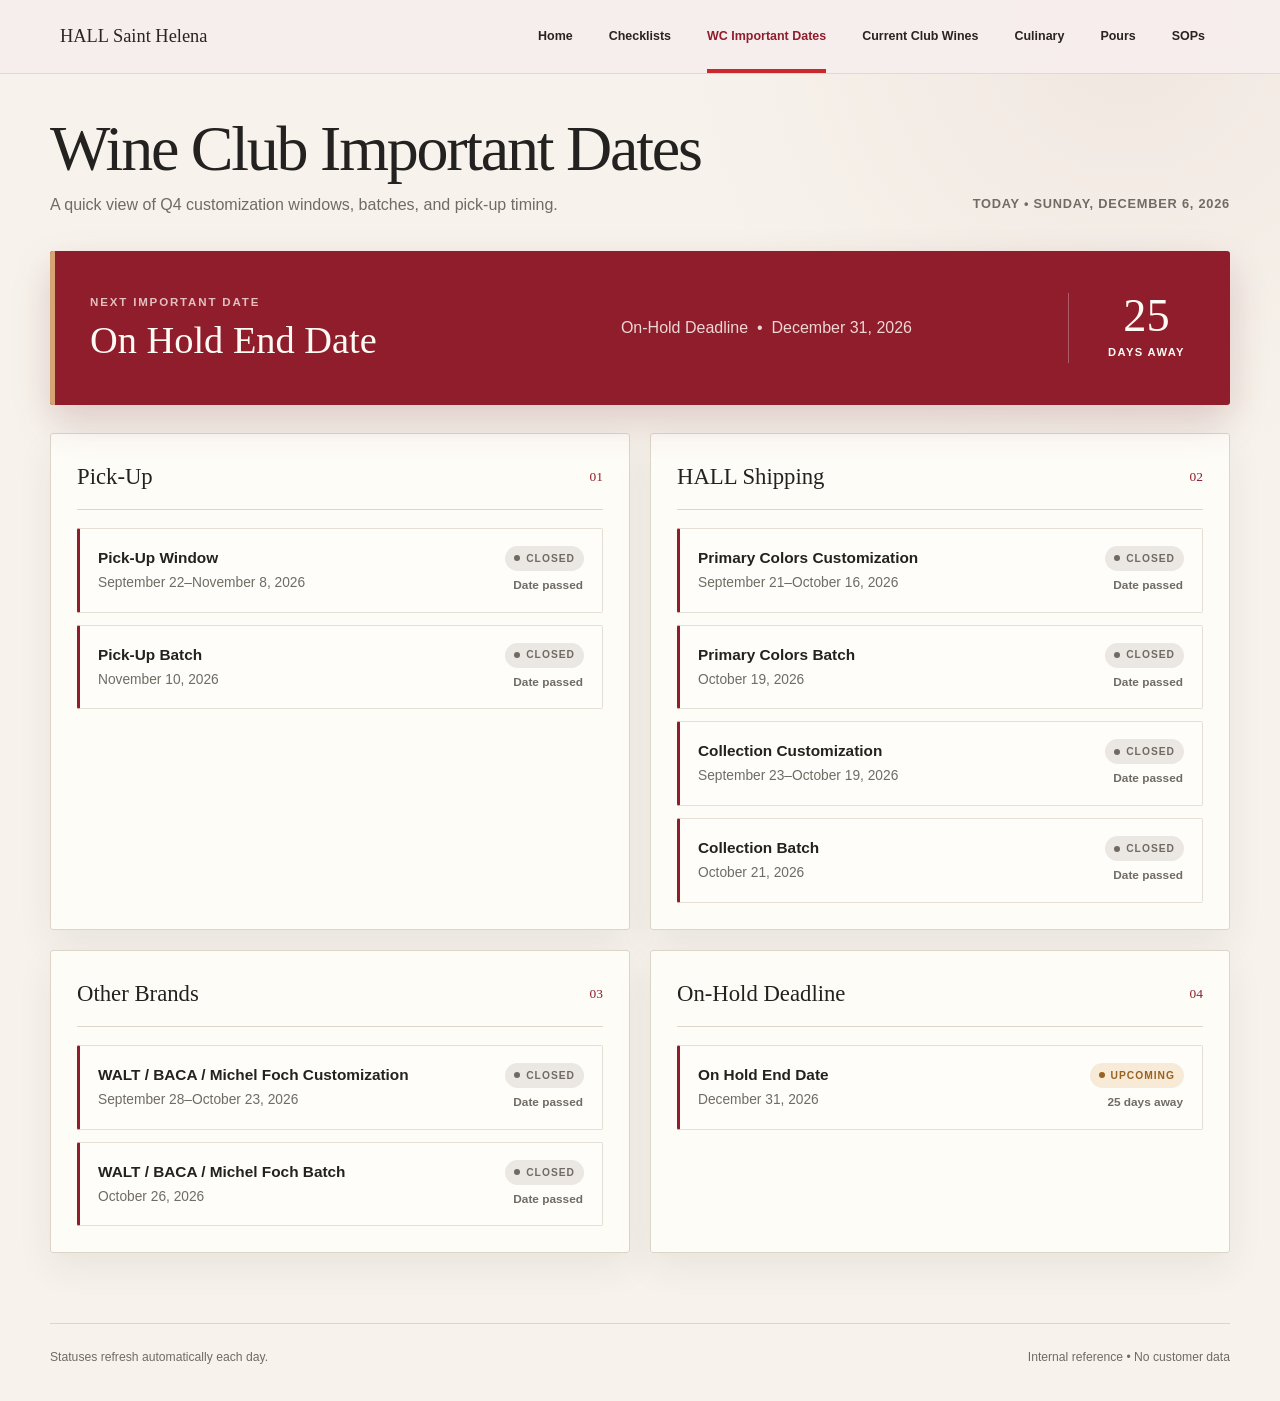
==== commit 82092c50: "Update important dates navigation" ====
--- a/index.html
+++ b/index.html
@@ -8,9 +8,9 @@
       name="description"
       content="Q3 Wine Club important dates for HALL Saint Helena employees."
     />
-    <title>Q3 Wine Club Important Dates | HALL Saint Helena</title>
-    <link rel="stylesheet" href="styles.css?v=20260810-4" />
-    <script src="script.js?v=20260810-4" defer></script>
+    <title>Wine Club Important Dates | HALL Saint Helena</title>
+    <link rel="stylesheet" href="styles.css?v=20261123-1" />
+    <script src="script.js?v=20260911-1" defer></script>
   </head>
   <body>
     <header class="portal-header">
@@ -20,6 +20,8 @@
         <a href="https://ivelazquez-art.github.io/hall-wine-club-dashboard/checklists-dashboard/">Checklists</a>
         <a class="active" href="https://ivelazquez-art.github.io/hall-wine-club-dashboard/">WC Important Dates</a>
         <a href="https://ivelazquez-art.github.io/hall-wine-club-dashboard/current-club-wines/">Current Club Wines</a>
+        <a href="https://ivelazquez-art.github.io/hall-wine-club-dashboard/culinary/">Culinary</a>
+        <a href="https://apps.powerapps.com/play/e/8b07d173-dec6-e1d3-9e73-35e93e2a7203/a/405d0dc5-cbb7-4d3b-87a6-dd66d4907c81?tenantId=68ba6f1b-6928-443e-b6b7-b8fc9eb8112e&amp;hint=0dbaec13-0528-4d3d-ab35-a842d0e737c7&amp;sourcetime=1788981601296&amp;source=portal" target="_blank" rel="noopener noreferrer">Pours</a>
         <a href="https://ivelazquez-art.github.io/hall-wine-club-dashboard/sops/">SOPs</a>
       </nav>
     </header>
--- a/styles.css
+++ b/styles.css
@@ -410,3 +410,21 @@
     box-shadow: none;
   }
 }
+
+/* Mobile navigation stays visible below Google Sites' own header. */
+@media (max-width: 760px) {
+  body { padding-bottom: calc(58px + env(safe-area-inset-bottom)); }
+  .portal-header { position: fixed; top: auto; right: 0; bottom: 0; left: 0; display: block; min-height: 58px; padding: 0 0 env(safe-area-inset-bottom); border-top: 1px solid #d8ccc6; border-bottom: 0; box-shadow: 0 -8px 24px rgba(44,32,24,.12); }
+  .portal-brand { display: none; }
+  .portal-menu { display: grid; grid-template-columns: repeat(7,minmax(0,1fr)); min-height: 58px; padding: 0; overflow: visible; }
+  .portal-menu a { justify-content: center; padding: 8px 2px 6px; font-size: 0; line-height: 1.05; text-align: center; white-space: normal; }
+  .portal-menu a::before { font-size: .57rem; }
+  .portal-menu a:nth-child(1)::before { content: "Home"; }
+  .portal-menu a:nth-child(2)::before { content: "Checklists"; }
+  .portal-menu a:nth-child(3)::before { content: "Dates"; }
+  .portal-menu a:nth-child(4)::before { content: "Wines"; }
+  .portal-menu a:nth-child(5)::before { content: "Culinary"; }
+  .portal-menu a:nth-child(6)::before { content: "Pours"; }
+  .portal-menu a:nth-child(7)::before { content: "SOPs"; }
+  .portal-menu a::after { right: 7px; bottom: auto; left: 7px; top: 0; height: 4px; }
+}
